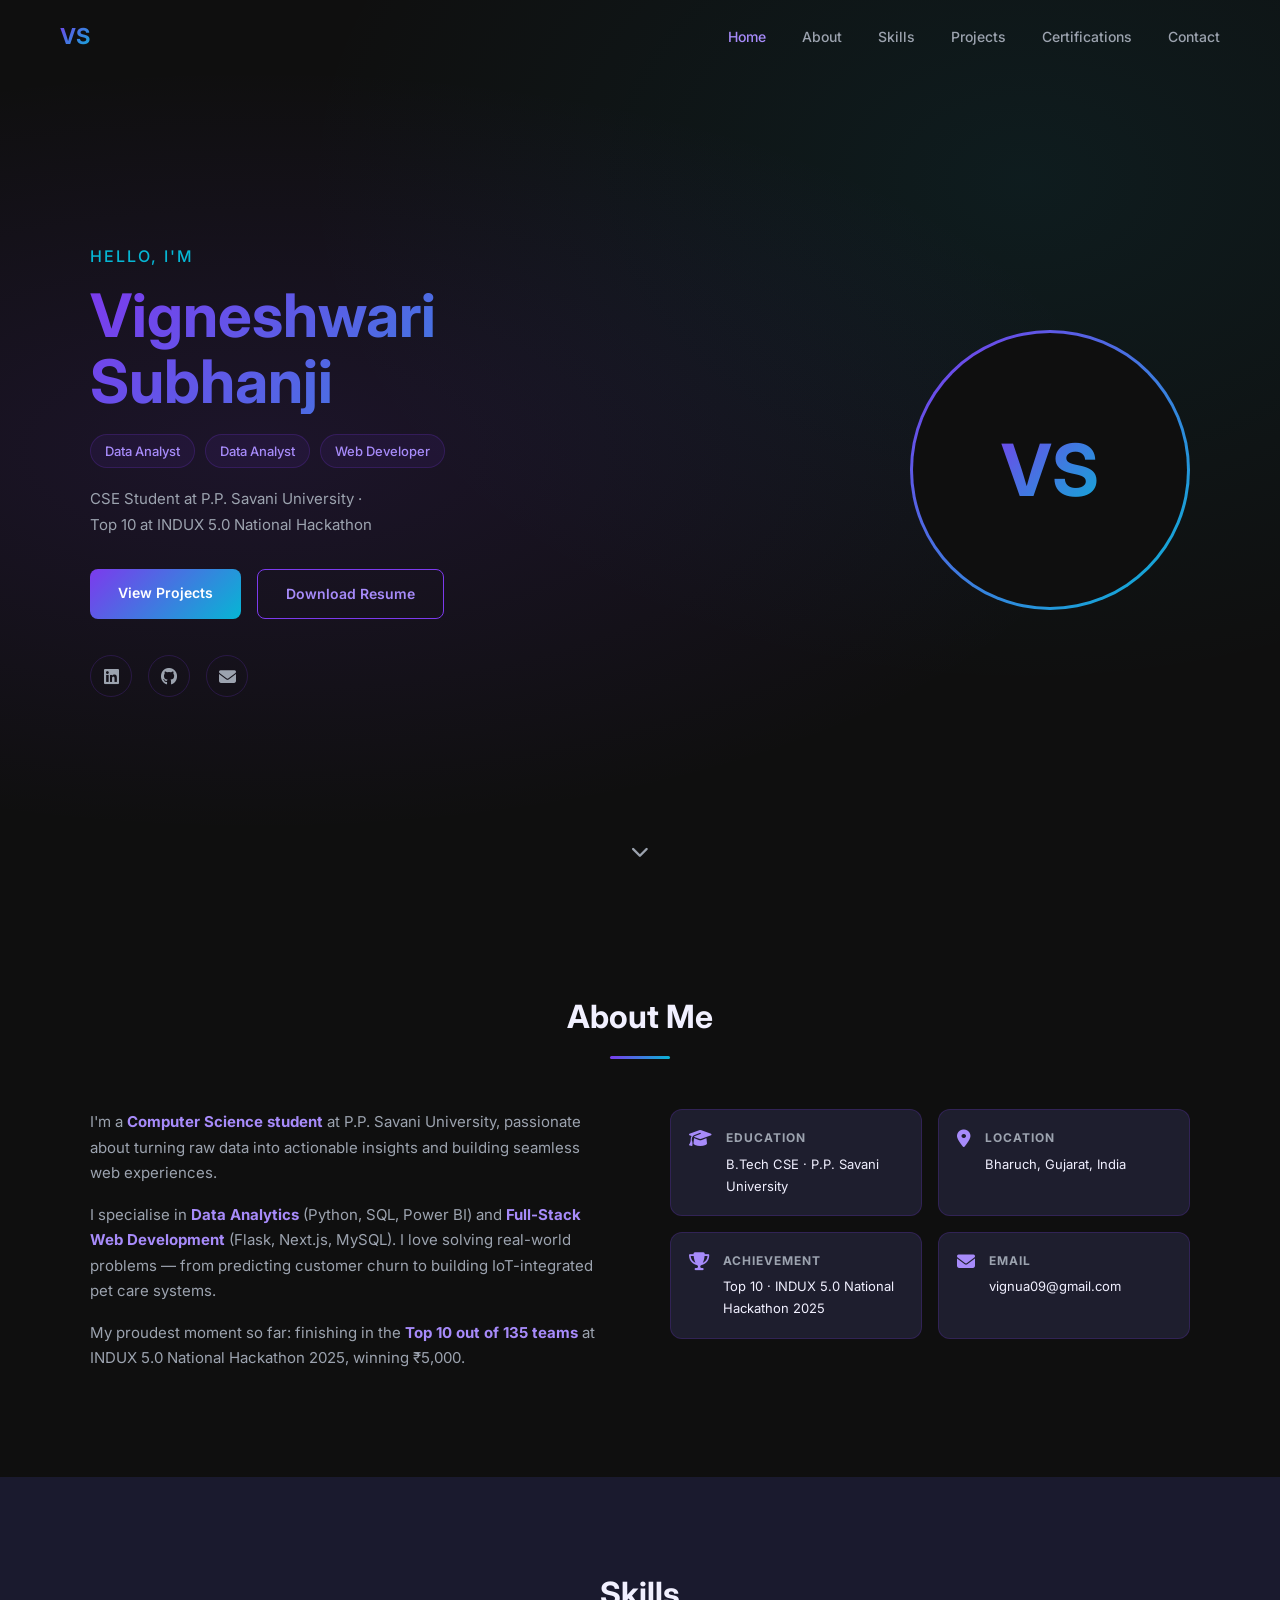
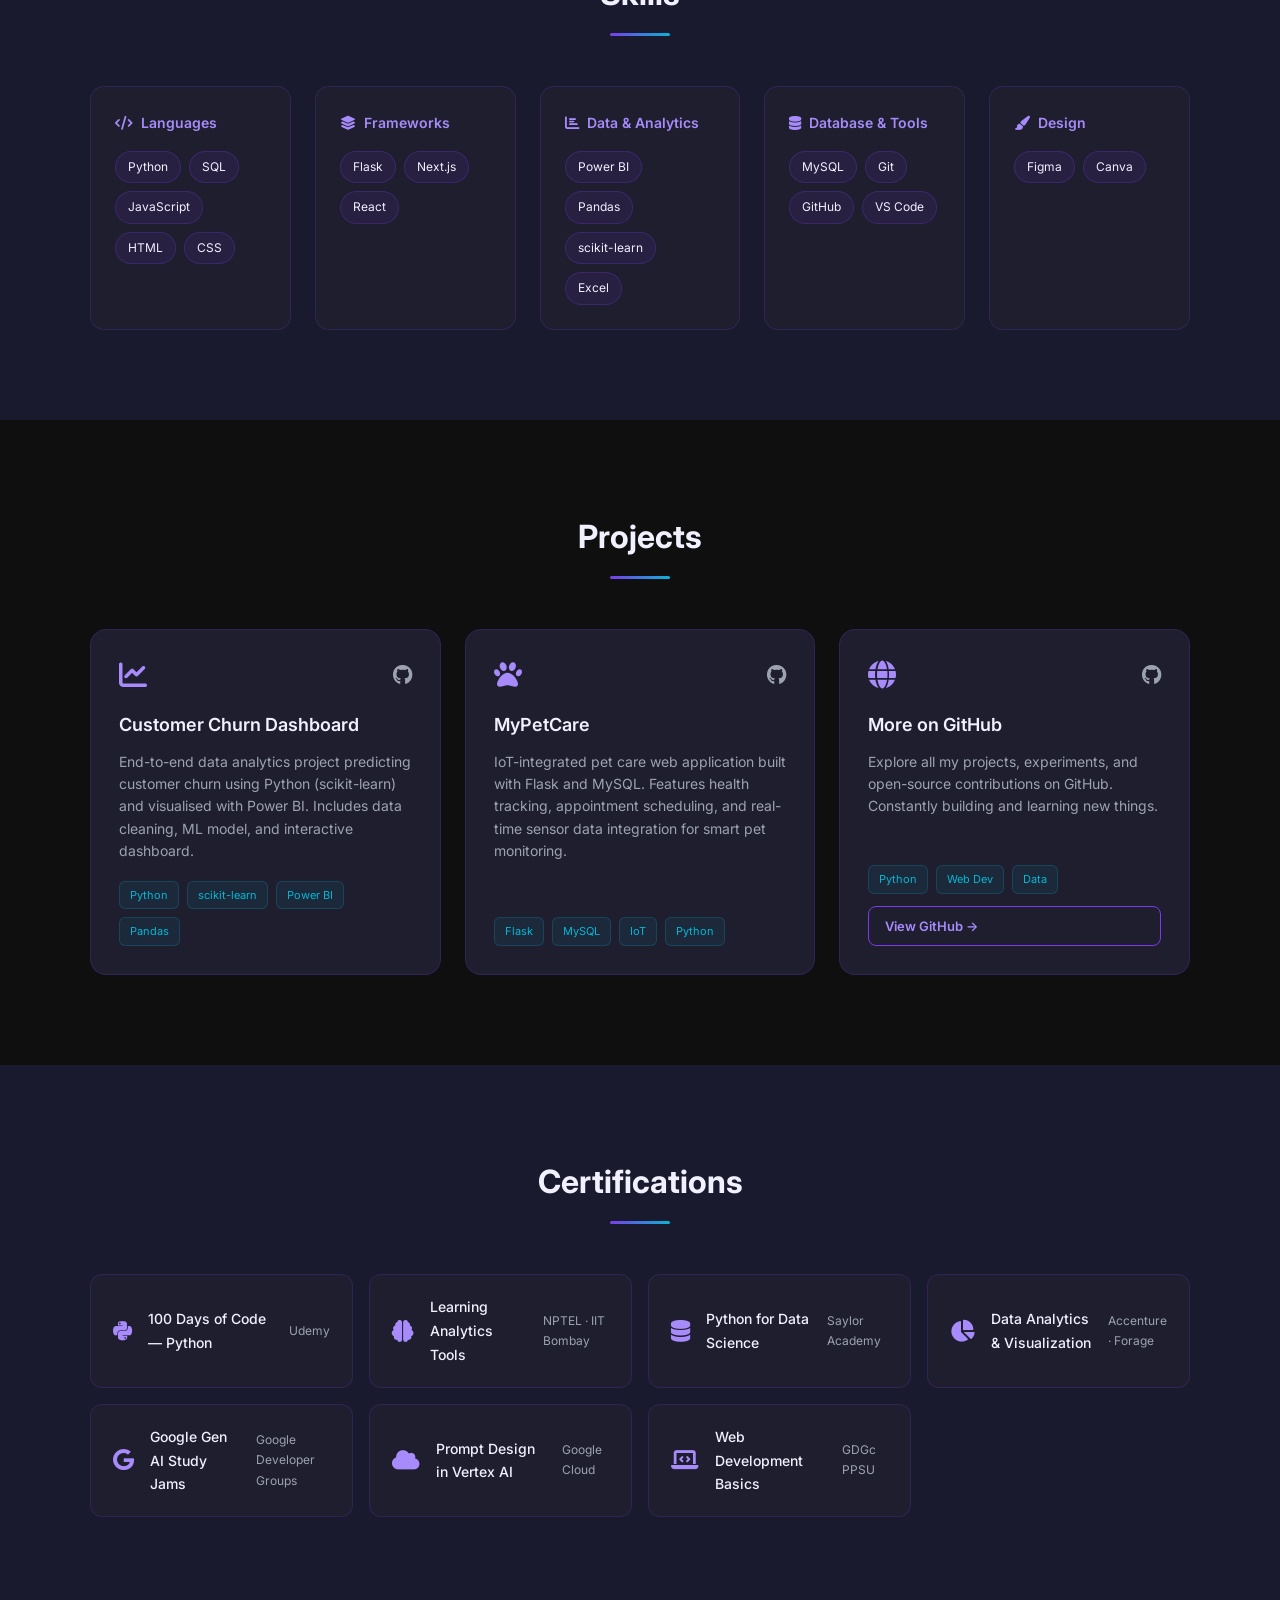
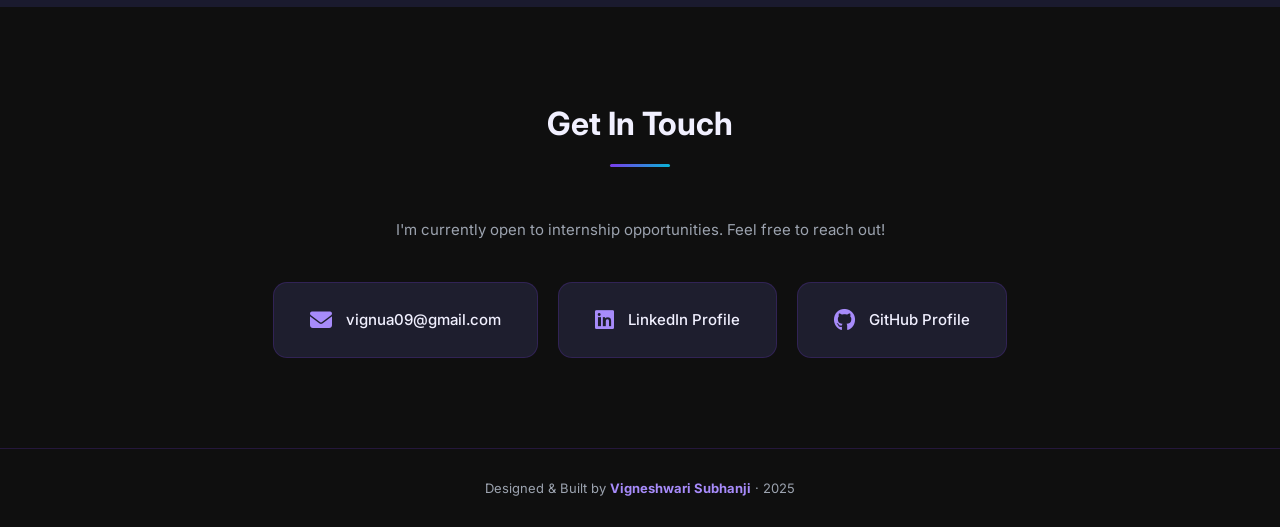
==== index.html @ 63ea6c13 "initial portfolio commit" ====
<!DOCTYPE html>
<html lang="en">
<head>
  <meta charset="UTF-8" />
  <meta name="viewport" content="width=device-width, initial-scale=1.0"/>
  <title>Vigneshwari Subhanji | Portfolio</title>
  <link rel="stylesheet" href="style.css" />
  <link href="https://fonts.googleapis.com/css2?family=Inter:wght@300;400;500;600;700&display=swap" rel="stylesheet"/>
  <link rel="stylesheet" href="https://cdnjs.cloudflare.com/ajax/libs/font-awesome/6.5.0/css/all.min.css"/>
</head>
<body>

  <!-- NAV -->
  <nav class="navbar" id="navbar">
    <div class="nav-logo">VS</div>
    <ul class="nav-links">
      <li><a href="#home">Home</a></li>
      <li><a href="#about">About</a></li>
      <li><a href="#skills">Skills</a></li>
      <li><a href="#projects">Projects</a></li>
      <li><a href="#certifications">Certifications</a></li>
      <li><a href="#contact">Contact</a></li>
    </ul>
    <div class="hamburger" id="hamburger">
      <span></span><span></span><span></span>
    </div>
  </nav>

  <!-- HERO -->
  <section class="hero" id="home">
    <div class="hero-content">
      <div class="hero-text">
        <p class="hero-greeting">Hello, I'm</p>
        <h1 class="hero-name">Vigneshwari<br/>Subhanji</h1>
        <div class="hero-roles">
          <span class="role-tag" id="typing-tag">IoT Developer</span>
          <span class="role-tag">Data Analyst</span>
          <span class="role-tag">Web Developer</span>
        </div>
        <p class="hero-sub">CSE Student at P.P. Savani University ·
            <br> Top 10 at INDUX 5.0 National Hackathon</p>
        <div class="hero-btns">
          <a href="#projects" class="btn btn-primary">View Projects</a>
          <a href="assets/resume.pdf" class="btn btn-outline" download>Download Resume</a>
        </div>
        <div class="hero-social">
          <a href="https://www.linkedin.com/in/vigneshwari-subhanji-b9b290312/" target="_blank"><i class="fab fa-linkedin"></i></a>
          <a href="https://github.com/VignuLogic" target="_blank"><i class="fab fa-github"></i></a>
          <a href="mailto:vignua09@gmail.com"><i class="fas fa-envelope"></i></a>
        </div>
      </div>
      <div class="hero-photo">
        <div class="photo-frame">
          <img src="assets/profile.jpg" alt="Vigneshwari Subhanji" onerror="this.style.display='none'"/>
          <div class="photo-placeholder">VS</div>
        </div>
      </div>
    </div>
    <div class="scroll-down"><i class="fas fa-chevron-down"></i></div>
  </section>

  <!-- ABOUT -->
  <section class="section" id="about">
    <div class="container">
      <h2 class="section-title">About Me</h2>
      <div class="about-grid">
        <div class="about-text">
          <p>I'm a <strong>Computer Science student</strong> at P.P. Savani University, passionate about turning raw data into actionable insights and building seamless web experiences.</p>
          <p>I specialise in <strong>Data Analytics</strong> (Python, SQL, Power BI) and <strong>Full-Stack Web Development</strong> (Flask, Next.js, MySQL). I love solving real-world problems — from predicting customer churn to building IoT-integrated pet care systems.</p>
          <p>My proudest moment so far: finishing in the <strong>Top 10 out of 135 teams</strong> at INDUX 5.0 National Hackathon 2025, winning ₹5,000.</p>
        </div>
        <div class="about-cards">
          <div class="info-card">
            <i class="fas fa-graduation-cap"></i>
            <div>
              <h4>Education</h4>
              <p>B.Tech CSE · P.P. Savani University</p>
            </div>
          </div>
          <div class="info-card">
            <i class="fas fa-map-marker-alt"></i>
            <div>
              <h4>Location</h4>
              <p>Bharuch, Gujarat, India</p>
            </div>
          </div>
          <div class="info-card">
            <i class="fas fa-trophy"></i>
            <div>
              <h4>Achievement</h4>
              <p>Top 10 · INDUX 5.0 National Hackathon 2025</p>
            </div>
          </div>
          <div class="info-card">
            <i class="fas fa-envelope"></i>
            <div>
              <h4>Email</h4>
              <p>vignua09@gmail.com</p>
            </div>
          </div>
        </div>
      </div>
    </div>
  </section>

  <!-- SKILLS -->
  <section class="section section-alt" id="skills">
    <div class="container">
      <h2 class="section-title">Skills</h2>
      <div class="skills-grid">
        <div class="skill-group">
          <h3><i class="fas fa-code"></i> Languages</h3>
          <div class="skill-tags">
            <span>Python</span><span>SQL</span><span>JavaScript</span><span>HTML</span><span>CSS</span>
          </div>
        </div>
        <div class="skill-group">
          <h3><i class="fas fa-layer-group"></i> Frameworks</h3>
          <div class="skill-tags">
            <span>Flask</span><span>Next.js</span><span>React</span>
          </div>
        </div>
        <div class="skill-group">
          <h3><i class="fas fa-chart-bar"></i> Data & Analytics</h3>
          <div class="skill-tags">
            <span>Power BI</span><span>Pandas</span><span>scikit-learn</span><span>Excel</span>
            <!-- <span>Matplotlib</span> -->
          </div>
        </div>
        <div class="skill-group">
          <h3><i class="fas fa-database"></i> Database & Tools</h3>
          <div class="skill-tags">
            <span>MySQL</span><span>Git</span><span>GitHub</span><span>VS Code</span>
          </div>
        </div>
        <div class="skill-group">
          <h3><i class="fas fa-paint-brush"></i> Design</h3>
          <div class="skill-tags">
            <span>Figma</span><span>Canva</span>
          </div>
        </div>
      </div>
    </div>
  </section>

  <!-- PROJECTS -->
  <section class="section" id="projects">
    <div class="container">
      <h2 class="section-title">Projects</h2>
      <div class="projects-grid">

        <div class="project-card">
          <div class="project-header">
            <i class="fas fa-chart-line project-icon"></i>
            <div class="project-links">
              <a href="https://github.com/VignuLogic" target="_blank"><i class="fab fa-github"></i></a>
            </div>
          </div>
          <h3>Customer Churn Dashboard</h3>
          <p>End-to-end data analytics project predicting customer churn using Python (scikit-learn) and visualised with Power BI. Includes data cleaning, ML model, and interactive dashboard.</p>
          <div class="project-tags">
            <span>Python</span><span>scikit-learn</span><span>Power BI</span><span>Pandas</span>
          </div>
        </div>

        <div class="project-card">
          <div class="project-header">
            <i class="fas fa-paw project-icon"></i>
            <div class="project-links">
              <a href="https://github.com/VignuLogic" target="_blank"><i class="fab fa-github"></i></a>
            </div>
          </div>
          <h3>MyPetCare</h3>
          <p>IoT-integrated pet care web application built with Flask and MySQL. Features health tracking, appointment scheduling, and real-time sensor data integration for smart pet monitoring.</p>
          <div class="project-tags">
            <span>Flask</span><span>MySQL</span><span>IoT</span><span>Python</span>
          </div>
        </div>

        <div class="project-card">
          <div class="project-header">
            <i class="fas fa-globe project-icon"></i>
            <div class="project-links">
              <a href="https://github.com/VignuLogic" target="_blank"><i class="fab fa-github"></i></a>
            </div>
          </div>
          <h3>More on GitHub</h3>
          <p>Explore all my projects, experiments, and open-source contributions on GitHub. Constantly building and learning new things.</p>
          <div class="project-tags">
            <span>Python</span><span>Web Dev</span><span>Data</span>
          </div>
          <a href="https://github.com/VignuLogic" target="_blank" class="btn btn-outline" style="margin-top:12px;font-size:13px;padding:8px 16px">View GitHub →</a>
        </div>

      </div>
    </div>
  </section>

  <!-- CERTIFICATIONS -->
  <section class="section section-alt" id="certifications">
    <div class="container">
      <h2 class="section-title">Certifications</h2>
      <div class="cert-grid">
        <div class="cert-card"><i class="fab fa-python"></i><span>100 Days of Code — Python</span><small>Udemy</small></div>
        <div class="cert-card"><i class="fas fa-brain"></i><span>Learning Analytics Tools</span><small>NPTEL · IIT Bombay</small></div>
        <div class="cert-card"><i class="fas fa-database"></i><span>Python for Data Science</span><small>Saylor Academy</small></div>
        <div class="cert-card"><i class="fas fa-chart-pie"></i><span>Data Analytics & Visualization</span><small>Accenture · Forage</small></div>
        <div class="cert-card"><i class="fab fa-google"></i><span>Google Gen AI Study Jams</span><small>Google Developer Groups</small></div>
        <div class="cert-card"><i class="fas fa-cloud"></i><span>Prompt Design in Vertex AI</span><small>Google Cloud</small></div>
        <div class="cert-card"><i class="fas fa-laptop-code"></i><span>Web Development Basics</span><small>GDGc PPSU</small></div>
      </div>
    </div>
  </section>

  <!-- CONTACT -->
  <section class="section" id="contact">
    <div class="container">
      <h2 class="section-title">Get In Touch</h2>
      <p class="contact-sub">I'm currently open to internship opportunities. Feel free to reach out!</p>
      <div class="contact-cards">
        <a href="mailto:vignua09@gmail.com" class="contact-card">
          <i class="fas fa-envelope"></i>
          <span>vignua09@gmail.com</span>
        </a>
        <a href="https://www.linkedin.com/in/vigneshwari-subhanji-b9b290312/" target="_blank" class="contact-card">
          <i class="fab fa-linkedin"></i>
          <span>LinkedIn Profile</span>
        </a>
        <a href="https://github.com/VignuLogic" target="_blank" class="contact-card">
          <i class="fab fa-github"></i>
          <span>GitHub Profile</span>
        </a>
      </div>
    </div>
  </section>

  <!-- FOOTER -->
  <footer class="footer">
    <p>Designed & Built by <strong>Vigneshwari Subhanji</strong> · 2025</p>
  </footer>

  <script src="script.js"></script>
</body>
</html>
---- style.css ----
* {
  margin: 0;
  padding: 0;
  box-sizing: border-box;
}

:root {
  --primary: #7C3AED;
  --primary-light: #A78BFA;
  --primary-dark: #5B21B6;
  --accent: #06B6D4;
  --bg: #0F0F0F;
  --bg2: #1A1A2E;
  --bg3: #16213E;
  --card: #1E1E2E;
  --card-hover: #252540;
  --text: #F1F0FF;
  --text-muted: #9CA3AF;
  --border: rgba(124, 58, 237, 0.2);
  --gradient: linear-gradient(135deg, #7C3AED, #06B6D4);
}

html { scroll-behavior: smooth; }

body {
  font-family: 'Inter', sans-serif;
  background: var(--bg);
  color: var(--text);
  line-height: 1.7;
  overflow-x: hidden;
}

/* ── SCROLLBAR ── */
::-webkit-scrollbar { width: 6px; }
::-webkit-scrollbar-track { background: var(--bg); }
::-webkit-scrollbar-thumb { background: var(--primary); border-radius: 3px; }

/* ── NAVBAR ── */
.navbar {
  position: fixed;
  top: 0; left: 0; right: 0;
  z-index: 1000;
  display: flex;
  align-items: center;
  justify-content: space-between;
  padding: 18px 60px;
  background: transparent;
  transition: all 0.3s ease;
}

.navbar.scrolled {
  background: rgba(15, 15, 15, 0.95);
  backdrop-filter: blur(12px);
  padding: 14px 60px;
  border-bottom: 1px solid var(--border);
}

.nav-logo {
  font-size: 22px;
  font-weight: 700;
  background: var(--gradient);
  -webkit-background-clip: text;
  -webkit-text-fill-color: transparent;
  background-clip: text;
}

.nav-links {
  display: flex;
  gap: 36px;
  list-style: none;
}

.nav-links a {
  color: var(--text-muted);
  text-decoration: none;
  font-size: 14px;
  font-weight: 500;
  transition: color 0.2s;
  position: relative;
}

.nav-links a::after {
  content: '';
  position: absolute;
  bottom: -4px; left: 0;
  width: 0; height: 2px;
  background: var(--gradient);
  transition: width 0.3s;
}

.nav-links a:hover { color: var(--text); }
.nav-links a:hover::after { width: 100%; }

.hamburger {
  display: none;
  flex-direction: column;
  gap: 5px;
  cursor: pointer;
}

.hamburger span {
  display: block;
  width: 24px; height: 2px;
  background: var(--text);
  border-radius: 2px;
  transition: all 0.3s;
}

/* ── BUTTONS ── */
.btn {
  display: inline-block;
  padding: 12px 28px;
  border-radius: 8px;
  font-size: 14px;
  font-weight: 600;
  text-decoration: none;
  transition: all 0.3s;
  cursor: pointer;
  border: none;
}

.btn-primary {
  background: var(--gradient);
  color: #fff;
}

.btn-primary:hover {
  transform: translateY(-2px);
  box-shadow: 0 8px 25px rgba(124, 58, 237, 0.4);
}

.btn-outline {
  border: 1.5px solid var(--primary);
  color: var(--primary-light);
  background: transparent;
}

.btn-outline:hover {
  background: rgba(124, 58, 237, 0.1);
  transform: translateY(-2px);
}

/* ── HERO ── */
.hero {
  min-height: 100vh;
  display: flex;
  flex-direction: column;
  align-items: center;
  justify-content: center;
  padding: 100px 60px 60px;
  background: radial-gradient(ellipse at 20% 50%, rgba(124, 58, 237, 0.12) 0%, transparent 60%),
              radial-gradient(ellipse at 80% 20%, rgba(6, 182, 212, 0.08) 0%, transparent 50%),
              var(--bg);
  position: relative;
}

.hero-content {
  display: flex;
  align-items: center;
  justify-content: space-between;
  gap: 60px;
  max-width: 1100px;
  width: 100%;
}

.hero-text { flex: 1; }

.hero-greeting {
  font-size: 16px;
  color: var(--accent);
  font-weight: 500;
  letter-spacing: 2px;
  text-transform: uppercase;
  margin-bottom: 12px;
}

.hero-name {
  font-size: clamp(38px, 5vw, 60px);
  font-weight: 700;
  line-height: 1.1;
  margin-bottom: 20px;
  background: var(--gradient);
  -webkit-background-clip: text;
  -webkit-text-fill-color: transparent;
  background-clip: text;
}

.hero-roles {
  display: flex;
  gap: 10px;
  flex-wrap: wrap;
  margin-bottom: 18px;
}

.role-tag {
  padding: 5px 14px;
  border-radius: 20px;
  font-size: 13px;
  font-weight: 500;
  border: 1px solid var(--border);
  color: var(--primary-light);
  background: rgba(124, 58, 237, 0.08);
}

.hero-sub {
  font-size: 15px;
  color: var(--text-muted);
  margin-bottom: 32px;
  max-width: 480px;
}

.hero-btns {
  display: flex;
  gap: 16px;
  flex-wrap: wrap;
  margin-bottom: 36px;
}

.hero-social {
  display: flex;
  gap: 16px;
}

.hero-social a {
  width: 42px; height: 42px;
  border-radius: 50%;
  border: 1.5px solid var(--border);
  display: flex;
  align-items: center;
  justify-content: center;
  color: var(--text-muted);
  font-size: 17px;
  text-decoration: none;
  transition: all 0.3s;
}

.hero-social a:hover {
  border-color: var(--primary);
  color: var(--primary-light);
  background: rgba(124, 58, 237, 0.1);
  transform: translateY(-3px);
}

/* ── PHOTO ── */
.hero-photo { flex-shrink: 0; }

.photo-frame {
  width: 280px; height: 280px;
  border-radius: 50%;
  border: 3px solid transparent;
  background: linear-gradient(var(--bg), var(--bg)) padding-box,
              var(--gradient) border-box;
  display: flex;
  align-items: center;
  justify-content: center;
  overflow: hidden;
  position: relative;
}

.photo-frame img {
  width: 100%; height: 100%;
  object-fit: cover;
  border-radius: 50%;
}

.photo-placeholder {
  font-size: 72px;
  font-weight: 700;
  background: var(--gradient);
  -webkit-background-clip: text;
  -webkit-text-fill-color: transparent;
  background-clip: text;
}

/* ── SCROLL DOWN ── */
.scroll-down {
  position: absolute;
  bottom: 32px;
  left: 50%;
  transform: translateX(-50%);
  color: var(--text-muted);
  animation: bounce 2s infinite;
  font-size: 18px;
}

@keyframes bounce {
  0%, 100% { transform: translateX(-50%) translateY(0); }
  50% { transform: translateX(-50%) translateY(8px); }
}

/* ── SECTIONS ── */
.section { padding: 90px 60px; }
.section-alt { background: var(--bg2); }

.container {
  max-width: 1100px;
  margin: 0 auto;
}

.section-title {
  font-size: 32px;
  font-weight: 700;
  margin-bottom: 50px;
  text-align: center;
  position: relative;
}

.section-title::after {
  content: '';
  display: block;
  width: 60px; height: 3px;
  background: var(--gradient);
  margin: 12px auto 0;
  border-radius: 2px;
}

/* ── ABOUT ── */
.about-grid {
  display: grid;
  grid-template-columns: 1fr 1fr;
  gap: 60px;
  align-items: start;
}

.about-text p {
  color: var(--text-muted);
  margin-bottom: 16px;
  font-size: 15px;
}

.about-text strong { color: var(--primary-light); }

.about-cards {
  display: grid;
  grid-template-columns: 1fr 1fr;
  gap: 16px;
}

.info-card {
  background: var(--card);
  border: 1px solid var(--border);
  border-radius: 12px;
  padding: 18px;
  display: flex;
  align-items: flex-start;
  gap: 14px;
  transition: border-color 0.3s;
}

.info-card:hover { border-color: var(--primary); }

.info-card i {
  font-size: 18px;
  color: var(--primary-light);
  margin-top: 2px;
  flex-shrink: 0;
}

.info-card h4 {
  font-size: 12px;
  text-transform: uppercase;
  letter-spacing: 1px;
  color: var(--text-muted);
  margin-bottom: 4px;
}

.info-card p {
  font-size: 13px;
  color: var(--text);
}

/* ── SKILLS ── */
.skills-grid {
  display: grid;
  grid-template-columns: repeat(auto-fit, minmax(200px, 1fr));
  gap: 24px;
}

.skill-group {
  background: var(--card);
  border: 1px solid var(--border);
  border-radius: 14px;
  padding: 24px;
  transition: all 0.3s;
}

.skill-group:hover {
  border-color: var(--primary);
  transform: translateY(-4px);
}

.skill-group h3 {
  font-size: 14px;
  font-weight: 600;
  color: var(--primary-light);
  margin-bottom: 16px;
  display: flex;
  align-items: center;
  gap: 8px;
}

.skill-tags {
  display: flex;
  flex-wrap: wrap;
  gap: 8px;
}

.skill-tags span {
  padding: 5px 12px;
  background: rgba(124, 58, 237, 0.1);
  border: 1px solid rgba(124, 58, 237, 0.25);
  border-radius: 20px;
  font-size: 12px;
  color: var(--text);
}

/* ── PROJECTS ── */
.projects-grid {
  display: grid;
  grid-template-columns: repeat(auto-fit, minmax(300px, 1fr));
  gap: 24px;
}

.project-card {
  background: var(--card);
  border: 1px solid var(--border);
  border-radius: 16px;
  padding: 28px;
  transition: all 0.3s;
  display: flex;
  flex-direction: column;
}

.project-card:hover {
  border-color: var(--primary);
  transform: translateY(-6px);
  box-shadow: 0 20px 40px rgba(124, 58, 237, 0.15);
}

.project-header {
  display: flex;
  align-items: center;
  justify-content: space-between;
  margin-bottom: 18px;
}

.project-icon {
  font-size: 28px;
  color: var(--primary-light);
}

.project-links a {
  color: var(--text-muted);
  font-size: 20px;
  text-decoration: none;
  transition: color 0.2s;
}

.project-links a:hover { color: var(--text); }

.project-card h3 {
  font-size: 18px;
  font-weight: 600;
  margin-bottom: 10px;
}

.project-card p {
  font-size: 14px;
  color: var(--text-muted);
  line-height: 1.6;
  flex: 1;
  margin-bottom: 18px;
}

.project-tags {
  display: flex;
  flex-wrap: wrap;
  gap: 8px;
}

.project-tags span {
  padding: 4px 10px;
  background: rgba(6, 182, 212, 0.08);
  border: 1px solid rgba(6, 182, 212, 0.2);
  border-radius: 6px;
  font-size: 11px;
  color: var(--accent);
}

/* ── CERTIFICATIONS ── */
.cert-grid {
  display: grid;
  grid-template-columns: repeat(auto-fit, minmax(240px, 1fr));
  gap: 16px;
}

.cert-card {
  background: var(--card);
  border: 1px solid var(--border);
  border-radius: 12px;
  padding: 20px 22px;
  display: flex;
  align-items: center;
  gap: 16px;
  transition: all 0.3s;
}

.cert-card:hover {
  border-color: var(--primary);
  transform: translateX(4px);
}

.cert-card i {
  font-size: 22px;
  color: var(--primary-light);
  flex-shrink: 0;
}

.cert-card span {
  font-size: 14px;
  font-weight: 500;
  display: block;
}

.cert-card small {
  font-size: 12px;
  color: var(--text-muted);
}

/* ── CONTACT ── */
.contact-sub {
  text-align: center;
  color: var(--text-muted);
  margin-bottom: 40px;
  font-size: 15px;
}

.contact-cards {
  display: flex;
  gap: 20px;
  justify-content: center;
  flex-wrap: wrap;
}

.contact-card {
  background: var(--card);
  border: 1px solid var(--border);
  border-radius: 14px;
  padding: 24px 36px;
  display: flex;
  align-items: center;
  gap: 14px;
  text-decoration: none;
  color: var(--text);
  font-size: 15px;
  font-weight: 500;
  transition: all 0.3s;
}

.contact-card:hover {
  border-color: var(--primary);
  transform: translateY(-4px);
  box-shadow: 0 12px 30px rgba(124, 58, 237, 0.2);
}

.contact-card i {
  font-size: 22px;
  color: var(--primary-light);
}

/* ── FOOTER ── */
.footer {
  text-align: center;
  padding: 28px;
  color: var(--text-muted);
  font-size: 13px;
  border-top: 1px solid var(--border);
}

.footer strong { color: var(--primary-light); }

/* ── RESPONSIVE ── */
@media (max-width: 768px) {
  .navbar { padding: 16px 24px; }
  .navbar.scrolled { padding: 12px 24px; }
  .nav-links { display: none; flex-direction: column; gap: 20px; position: fixed; top: 0; right: 0; width: 240px; height: 100vh; background: var(--bg2); padding: 80px 30px; border-left: 1px solid var(--border); }
  .nav-links.open { display: flex; }
  .hamburger { display: flex; }

  .hero { padding: 100px 24px 60px; }
  .hero-content { flex-direction: column-reverse; text-align: center; gap: 40px; }
  .hero-roles, .hero-btns, .hero-social { justify-content: center; }
  .hero-sub { margin: 0 auto 32px; }
  .photo-frame { width: 200px; height: 200px; }

  .section { padding: 60px 24px; }
  .about-grid { grid-template-columns: 1fr; gap: 36px; }
  .about-cards { grid-template-columns: 1fr; }
  .contact-cards { flex-direction: column; align-items: center; }
}
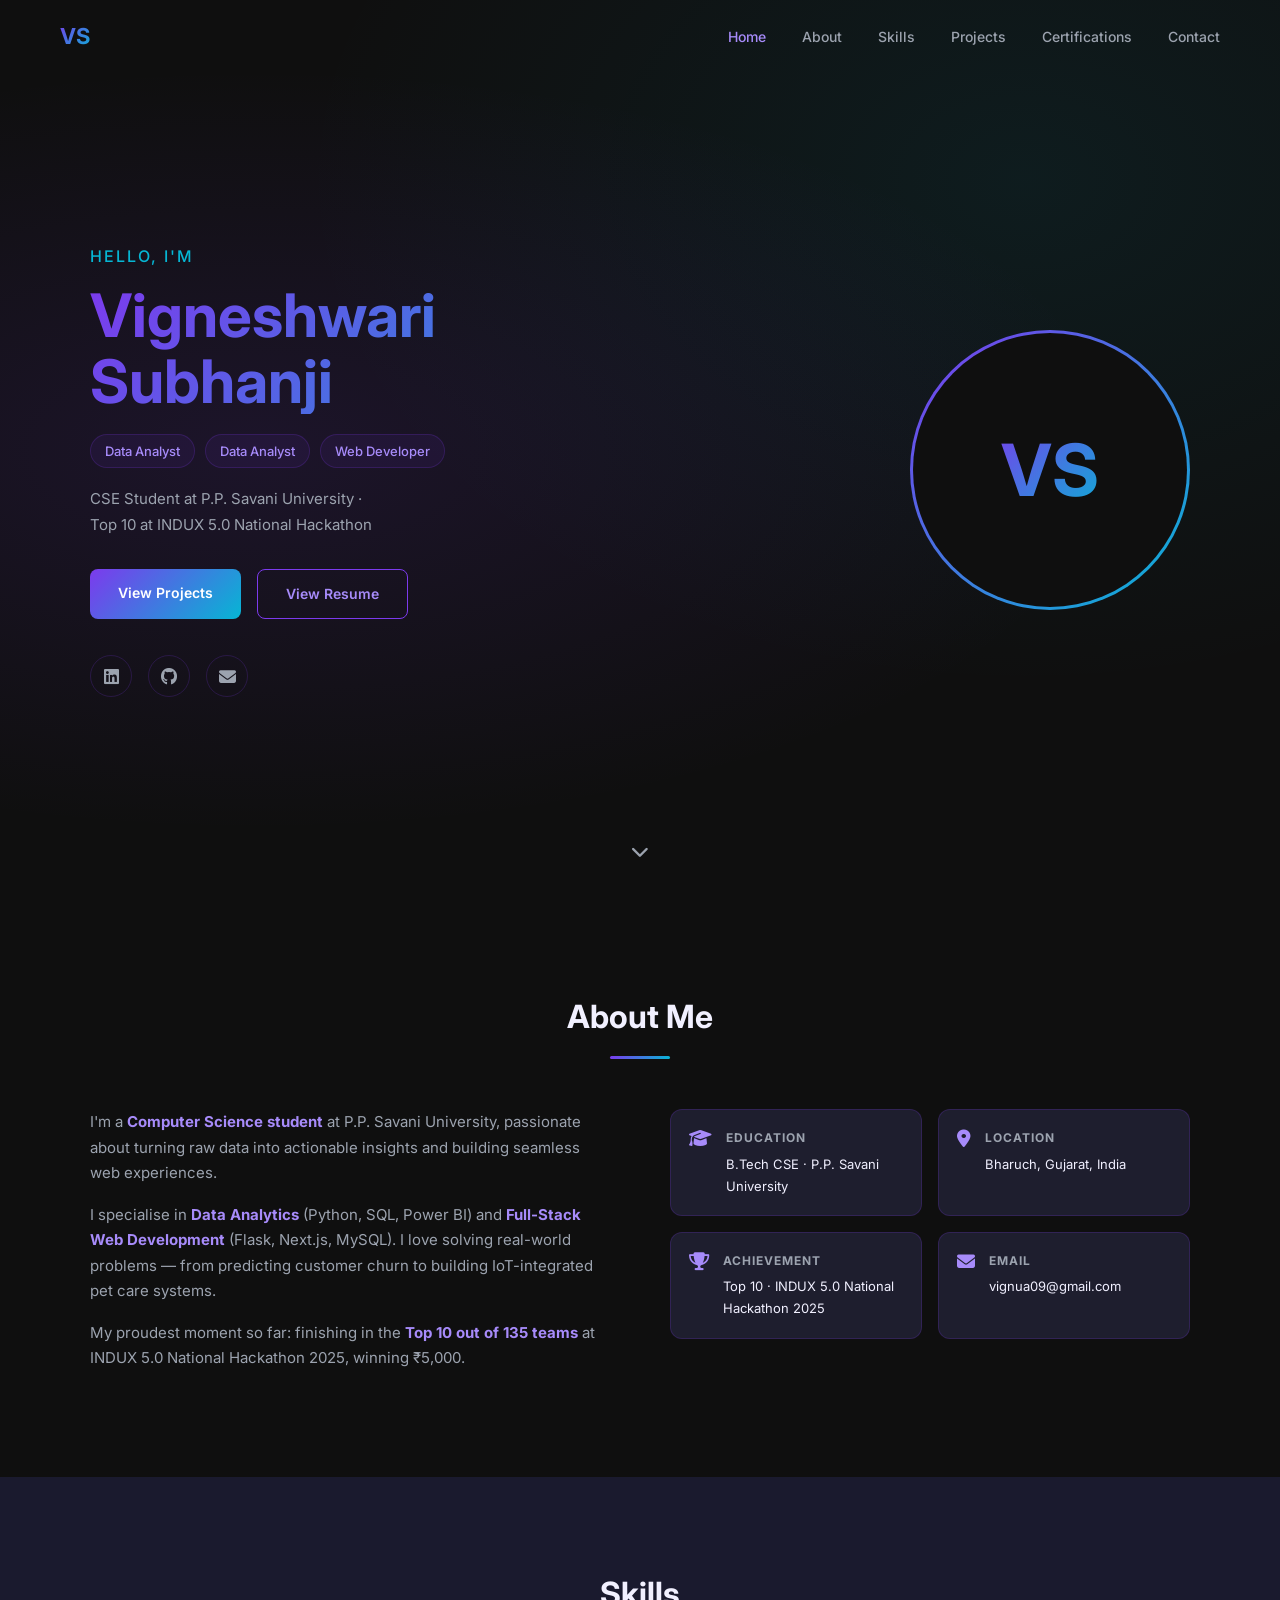
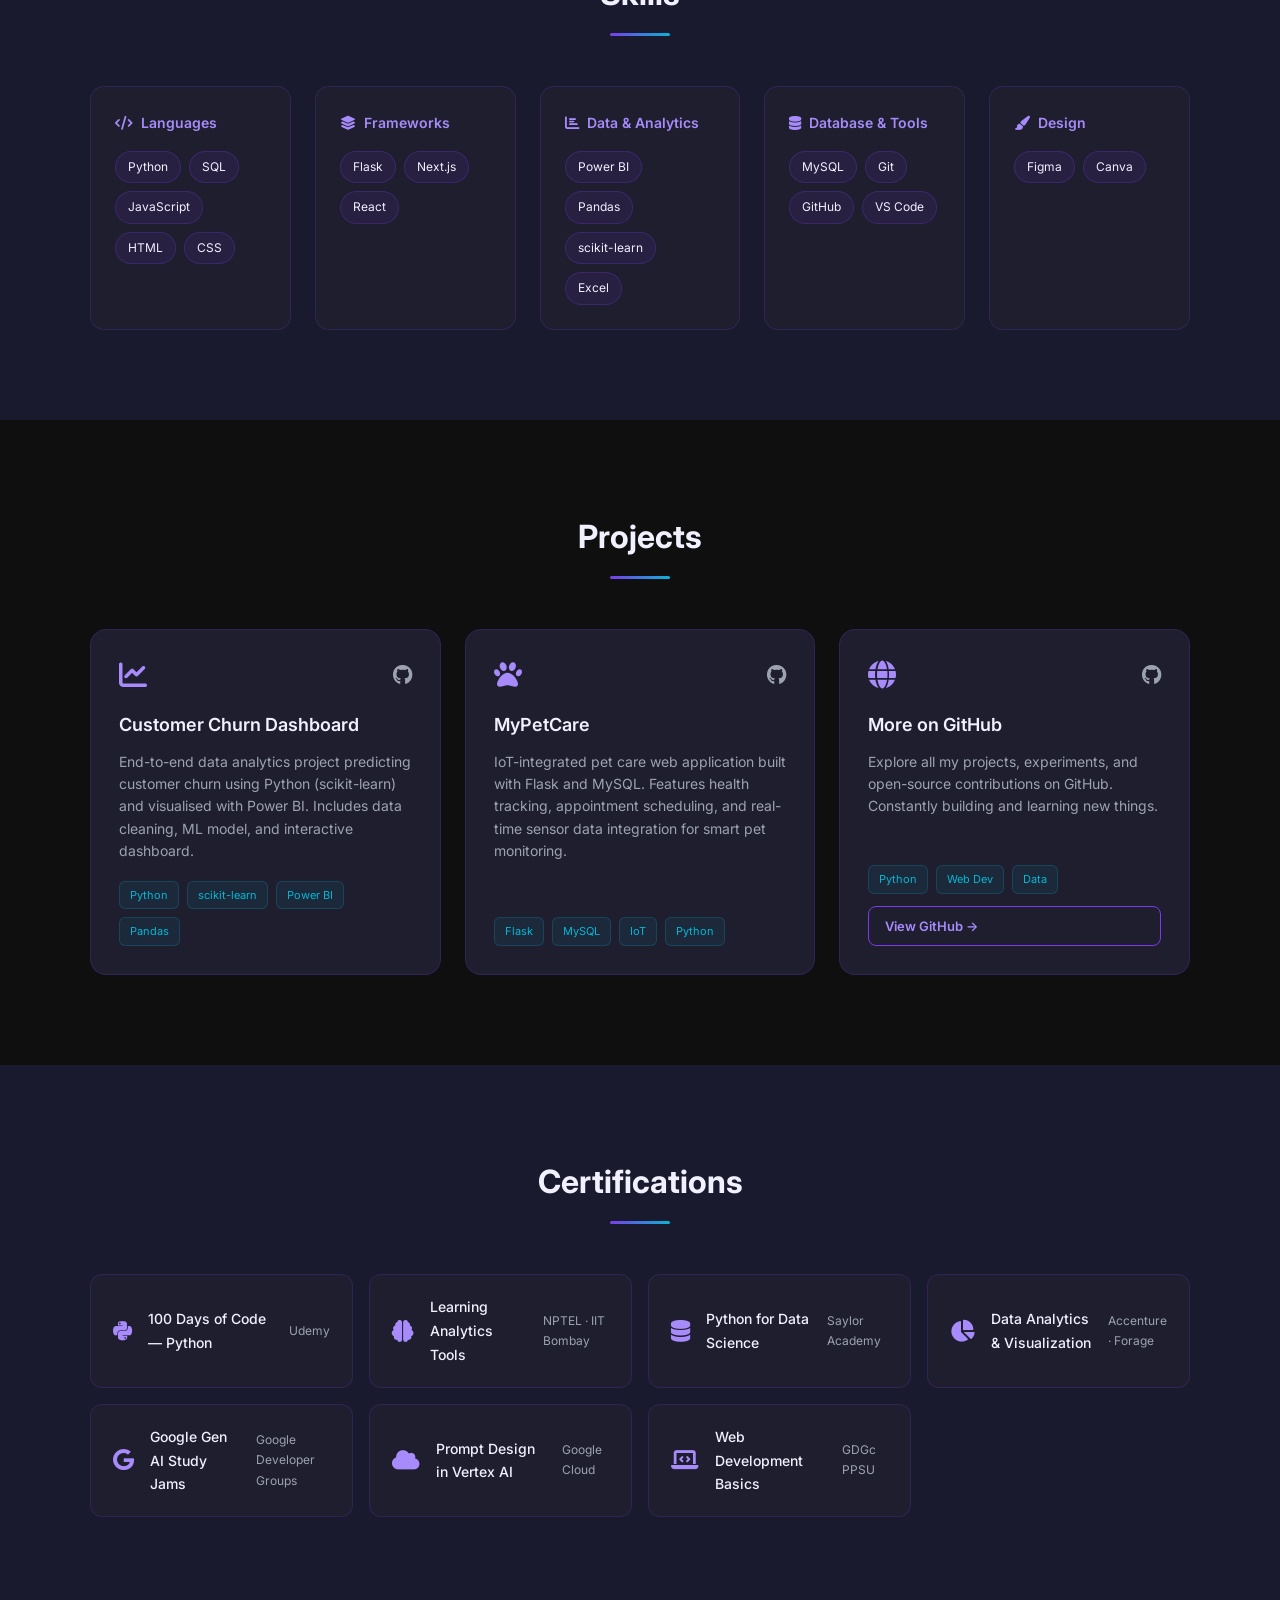
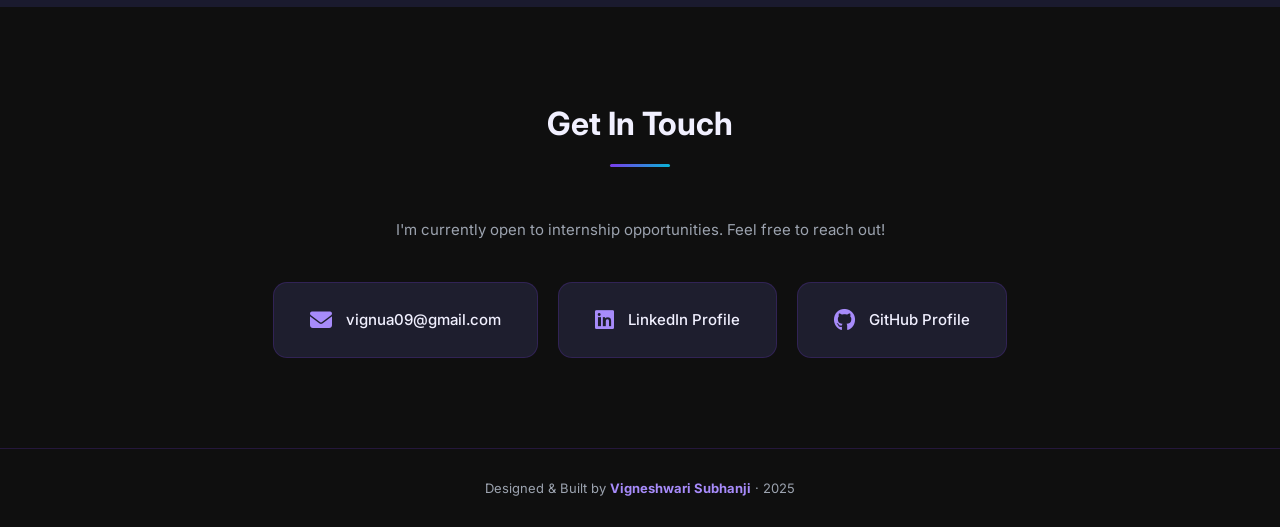
==== commit a7a0af78: "added resume page" ====
--- a/index.html
+++ b/index.html
@@ -41,7 +41,7 @@
             <br> Top 10 at INDUX 5.0 National Hackathon</p>
         <div class="hero-btns">
           <a href="#projects" class="btn btn-primary">View Projects</a>
-          <a href="assets/resume.pdf" class="btn btn-outline" download>Download Resume</a>
+          <a href="resume.html" class="btn btn-outline" target="_blank">View Resume</a>
         </div>
         <div class="hero-social">
           <a href="https://www.linkedin.com/in/vigneshwari-subhanji-b9b290312/" target="_blank"><i class="fab fa-linkedin"></i></a>
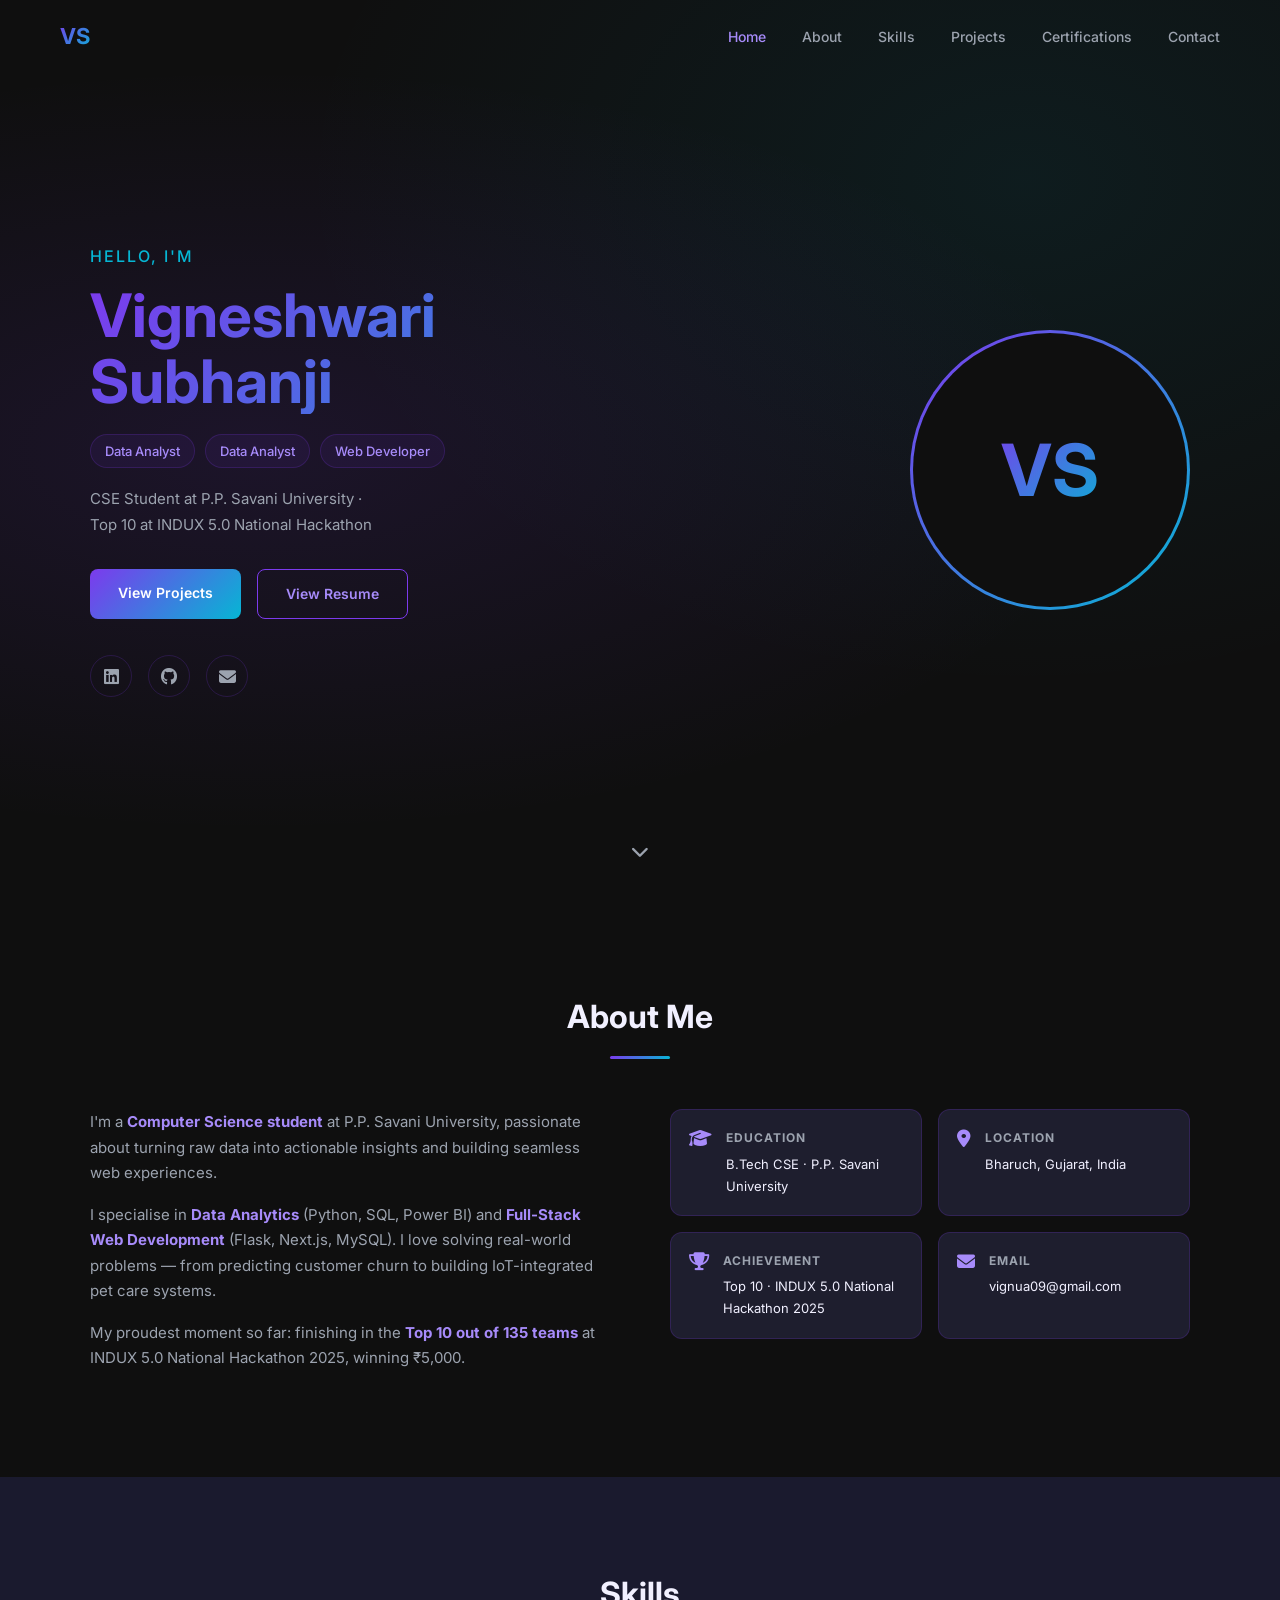
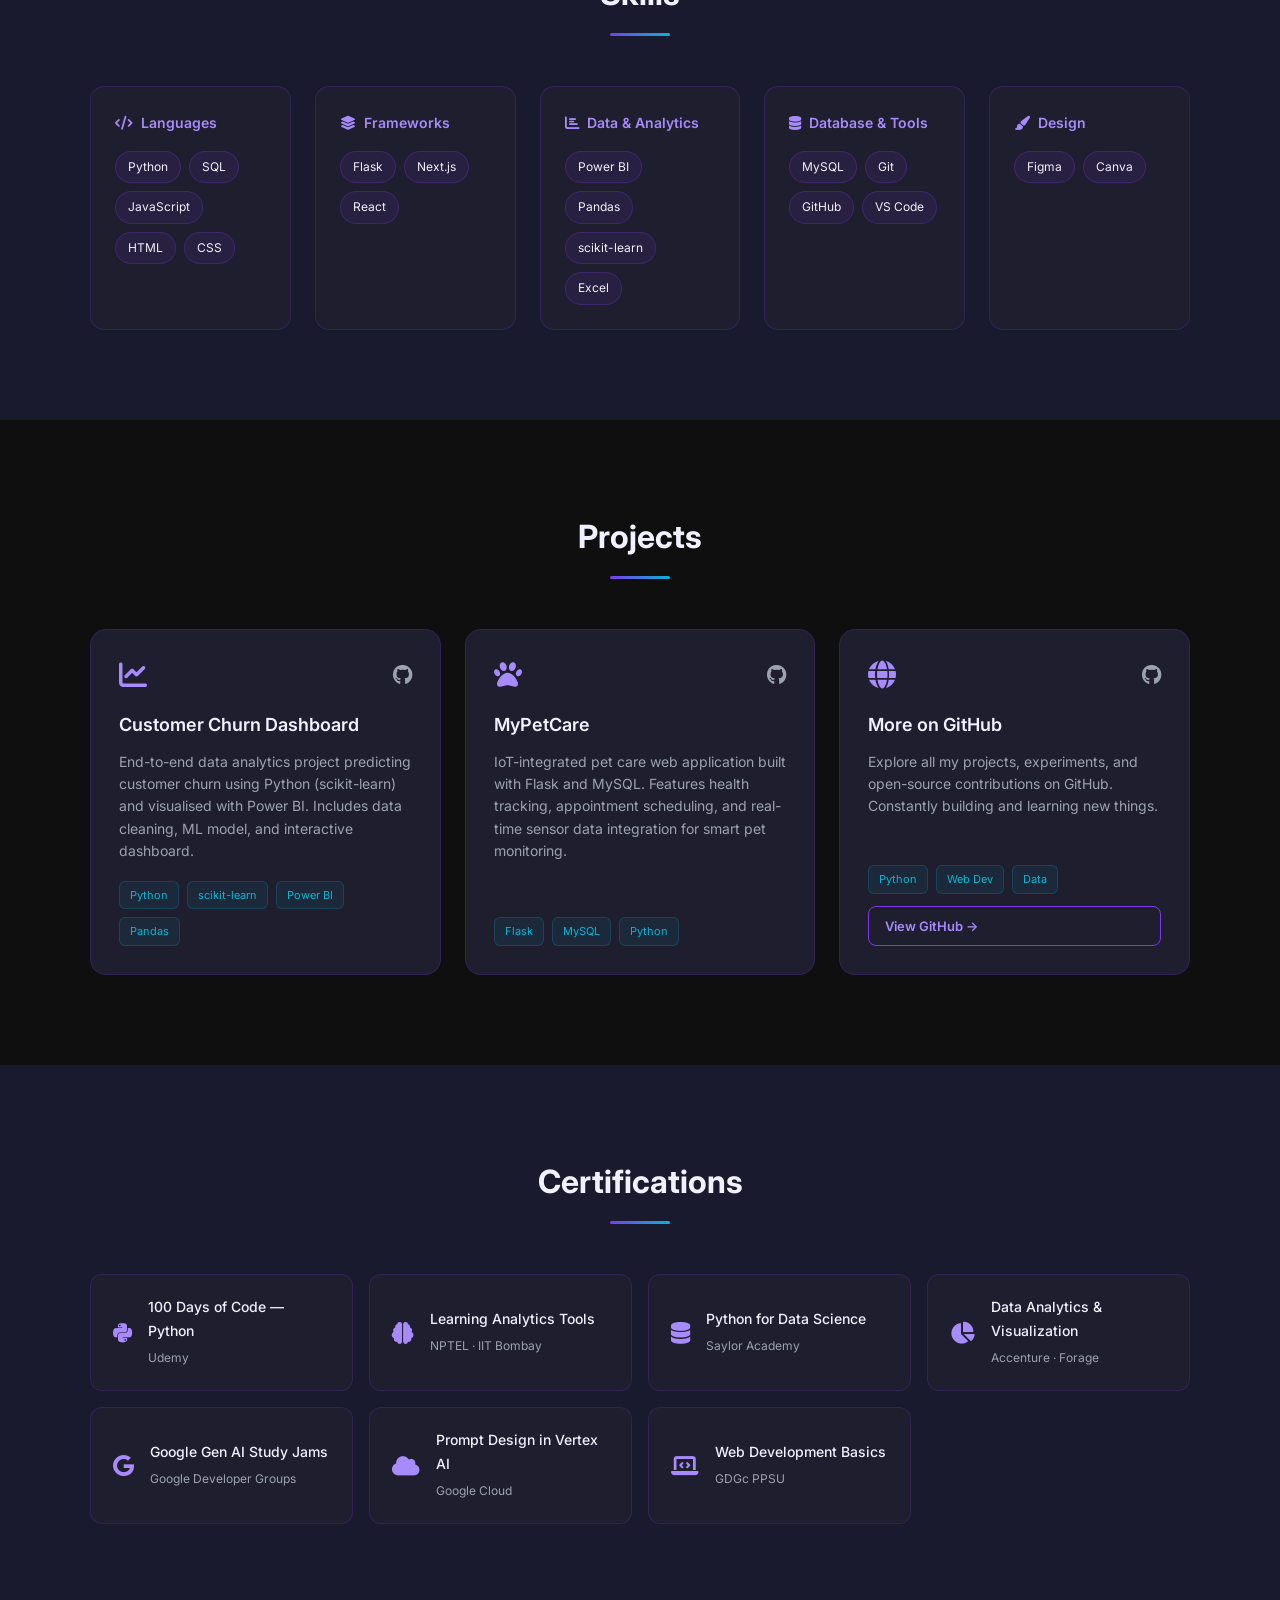
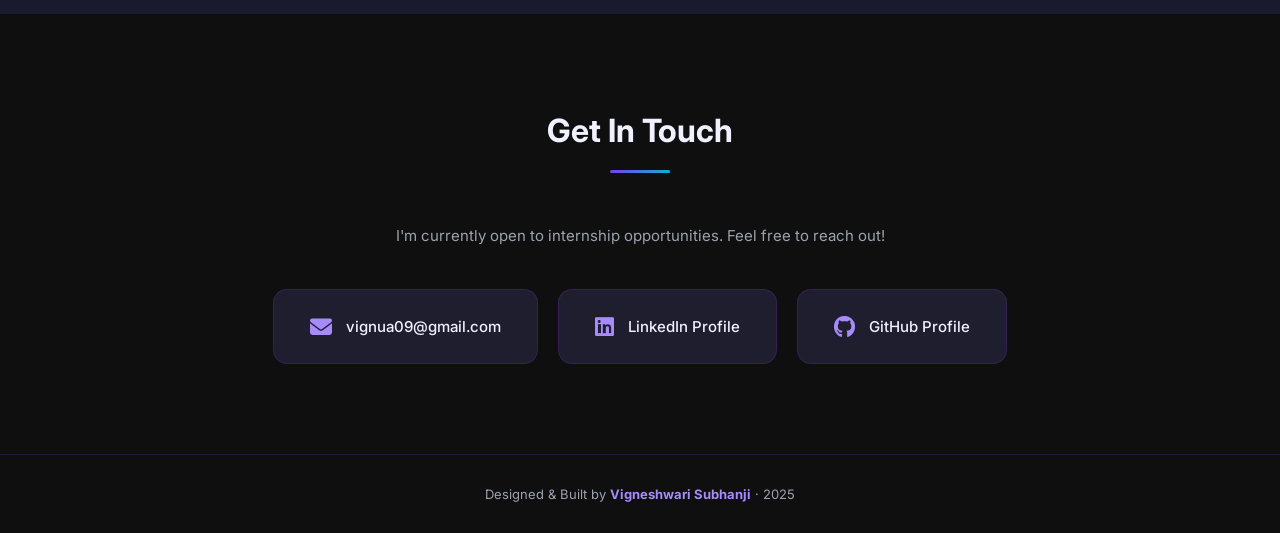
==== commit 05404df2: "updated resume" ====
--- a/index.html
+++ b/index.html
@@ -173,7 +173,7 @@
           <h3>MyPetCare</h3>
           <p>IoT-integrated pet care web application built with Flask and MySQL. Features health tracking, appointment scheduling, and real-time sensor data integration for smart pet monitoring.</p>
           <div class="project-tags">
-            <span>Flask</span><span>MySQL</span><span>IoT</span><span>Python</span>
+            <span>Flask</span><span>MySQL</span><span>Python</span>
           </div>
         </div>
 
@@ -197,20 +197,71 @@
   </section>
 
   <!-- CERTIFICATIONS -->
-  <section class="section section-alt" id="certifications">
+    <section class="section section-alt" id="certifications">
     <div class="container">
       <h2 class="section-title">Certifications</h2>
-      <div class="cert-grid">
-        <div class="cert-card"><i class="fab fa-python"></i><span>100 Days of Code — Python</span><small>Udemy</small></div>
-        <div class="cert-card"><i class="fas fa-brain"></i><span>Learning Analytics Tools</span><small>NPTEL · IIT Bombay</small></div>
-        <div class="cert-card"><i class="fas fa-database"></i><span>Python for Data Science</span><small>Saylor Academy</small></div>
-        <div class="cert-card"><i class="fas fa-chart-pie"></i><span>Data Analytics & Visualization</span><small>Accenture · Forage</small></div>
-        <div class="cert-card"><i class="fab fa-google"></i><span>Google Gen AI Study Jams</span><small>Google Developer Groups</small></div>
-        <div class="cert-card"><i class="fas fa-cloud"></i><span>Prompt Design in Vertex AI</span><small>Google Cloud</small></div>
-        <div class="cert-card"><i class="fas fa-laptop-code"></i><span>Web Development Basics</span><small>GDGc PPSU</small></div>
-      </div>
-    </div>
-  </section>
+<div class="cert-grid">
+  <div class="cert-card" onclick="openCert('assets/100 days of code.png', '100 Days of Code — Python')">
+    <i class="fab fa-python"></i>
+    <div>
+      <span>100 Days of Code — Python</span>
+      <small>Udemy</small>
+    </div>
+  </div>
+  <div class="cert-card" onclick="openCert('assets/learning analytics tools.png', 'Learning Analytics Tools')">
+    <i class="fas fa-brain"></i>
+    <div>
+      <span>Learning Analytics Tools</span>
+      <small>NPTEL · IIT Bombay</small>
+    </div>
+  </div>
+  <div class="cert-card" onclick="openCert('assets/python for data science.png', 'Python for Data Science')">
+    <i class="fas fa-database"></i>
+    <div>
+      <span>Python for Data Science</span>
+      <small>Saylor Academy</small>
+    </div>
+  </div>
+  <div class="cert-card" onclick="openCert('assets/data analytics and visualization.png', 'Data Analytics & Visualization')">
+    <i class="fas fa-chart-pie"></i>
+    <div>
+      <span>Data Analytics & Visualization</span>
+      <small>Accenture · Forage</small>
+    </div>
+  </div>
+  <div class="cert-card" onclick="openCert('assets/google gen ai study gems.png', 'Google Gen AI Study Jams')">
+    <i class="fab fa-google"></i>
+    <div>
+      <span>Google Gen AI Study Jams</span>
+      <small>Google Developer Groups</small>
+    </div>
+  </div>
+  <div class="cert-card" onclick="openCert('assets/prompt design in vertex ai.png', 'Prompt Design in Vertex AI')">
+    <i class="fas fa-cloud"></i>
+    <div>
+      <span>Prompt Design in Vertex AI</span>
+      <small>Google Cloud</small>
+    </div>
+  </div>
+  <div class="cert-card" onclick="openCert('assets/web development.png', 'Web Development Basics')">
+    <i class="fas fa-laptop-code"></i>
+    <div>
+      <span>Web Development Basics</span>
+      <small>GDGc PPSU</small>
+    </div>
+  </div>
+</div>
+</div>
+</section>
+
+<!-- Certificate Modal -->
+<div id="cert-modal" onclick="closeCert()" style="display:none;position:fixed;top:0;left:0;width:100%;height:100%;background:rgba(0,0,0,0.85);z-index:9999;align-items:center;justify-content:center;flex-direction:column;">
+  <div style="position:relative;max-width:800px;width:90%;">
+    <button onclick="closeCert()" style="position:absolute;top:-40px;right:0;background:none;border:none;color:#fff;font-size:28px;cursor:pointer;">✕</button>
+    <img id="cert-img" src="" alt="Certificate" style="width:100%;border-radius:12px;box-shadow:0 20px 60px rgba(0,0,0,0.5);"/>
+    <p id="cert-title" style="text-align:center;color:#fff;margin-top:14px;font-size:16px;font-weight:600;"></p>
+  </div>
+</div>
 
   <!-- CONTACT -->
   <section class="section" id="contact">
--- a/style.css
+++ b/style.css
@@ -568,6 +568,47 @@
   color: var(--primary-light);
 }
 
+/* ── CONTACT ── */
+.contact-sub {
+  text-align: center;
+  color: var(--text-muted);
+  margin-bottom: 40px;
+  font-size: 15px;
+}
+
+.contact-cards {
+  display: flex;
+  gap: 20px;
+  justify-content: center;
+  flex-wrap: wrap;
+}
+
+.contact-card {
+  background: var(--card);
+  border: 1px solid var(--border);
+  border-radius: 14px;
+  padding: 24px 36px;
+  display: flex;
+  align-items: center;
+  gap: 14px;
+  text-decoration: none;
+  color: var(--text);
+  font-size: 15px;
+  font-weight: 500;
+  transition: all 0.3s;
+}
+
+.contact-card:hover {
+  border-color: var(--primary);
+  transform: translateY(-4px);
+  box-shadow: 0 12px 30px rgba(124, 58, 237, 0.2);
+}
+
+.contact-card i {
+  font-size: 22px;
+  color: var(--primary-light);
+}
+
 /* ── FOOTER ── */
 .footer {
   text-align: center;
@@ -597,4 +638,5 @@
   .about-grid { grid-template-columns: 1fr; gap: 36px; }
   .about-cards { grid-template-columns: 1fr; }
   .contact-cards { flex-direction: column; align-items: center; }
-}+}
+
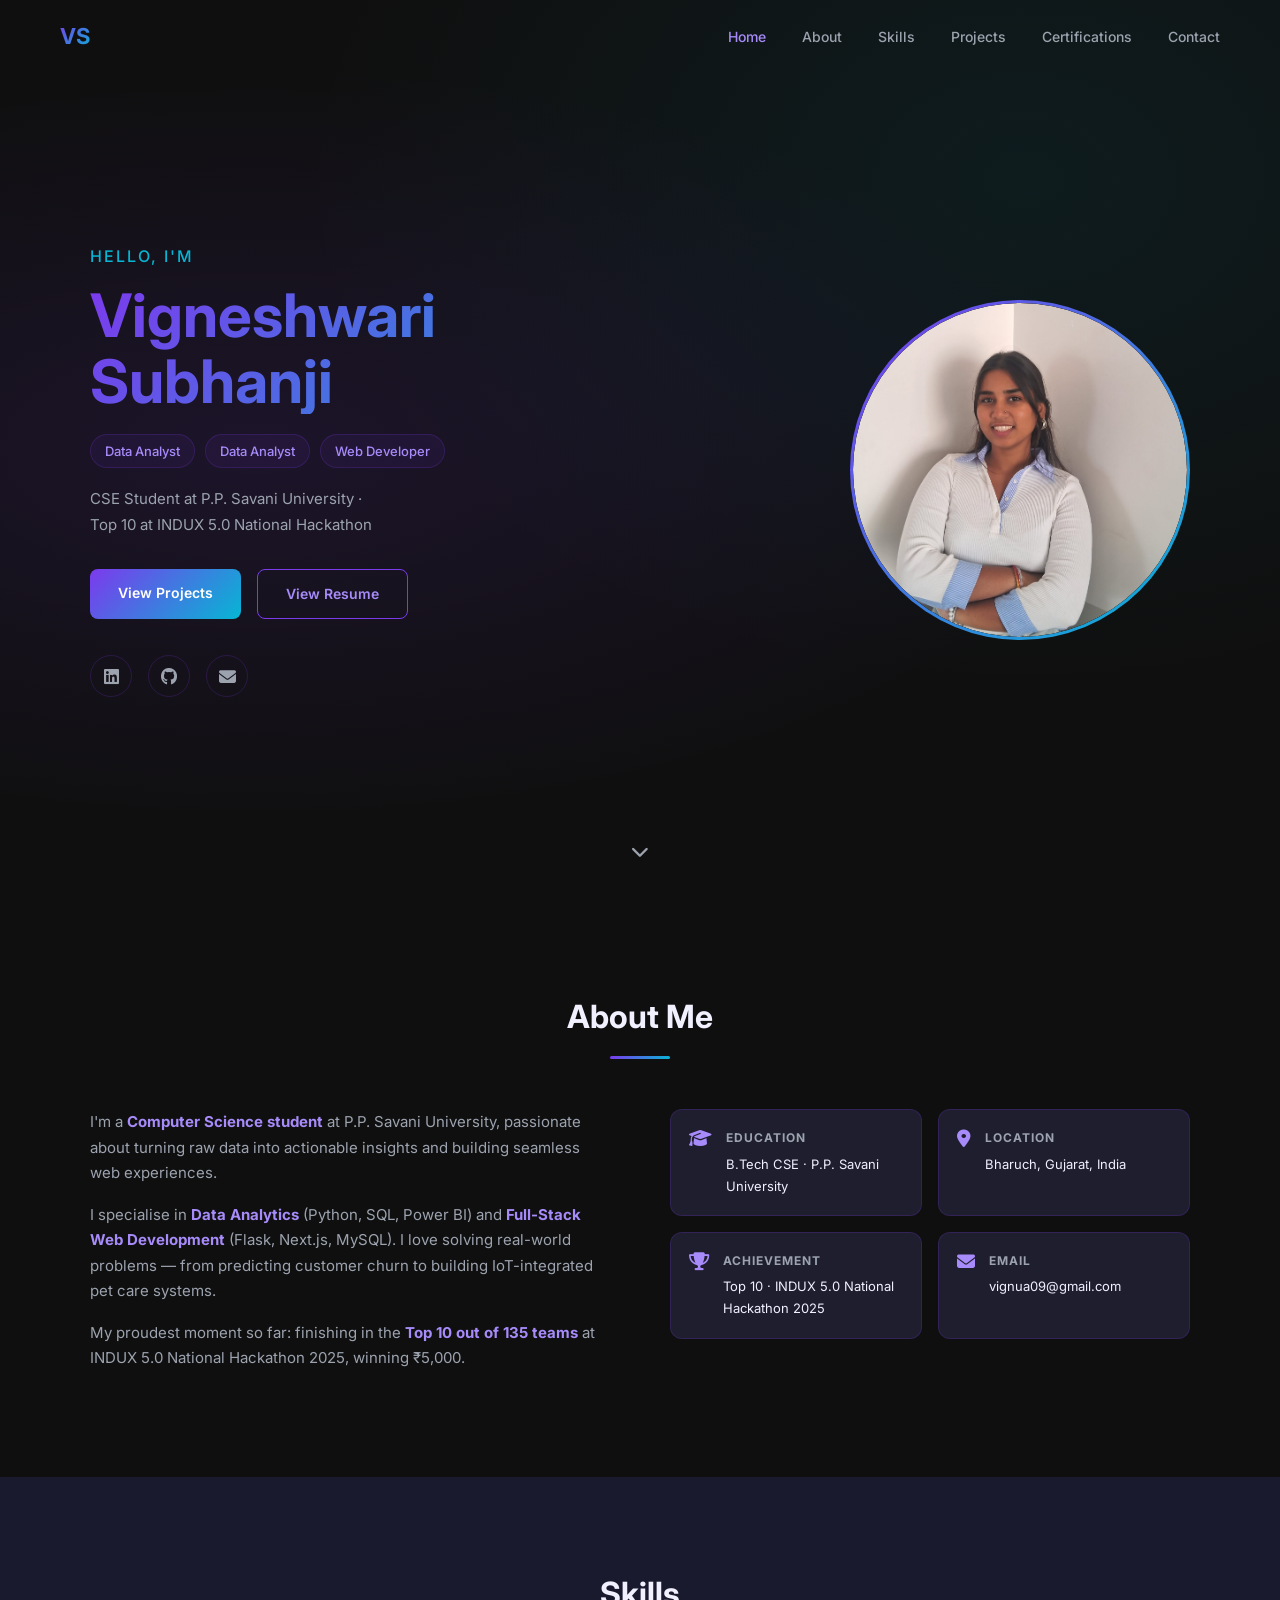
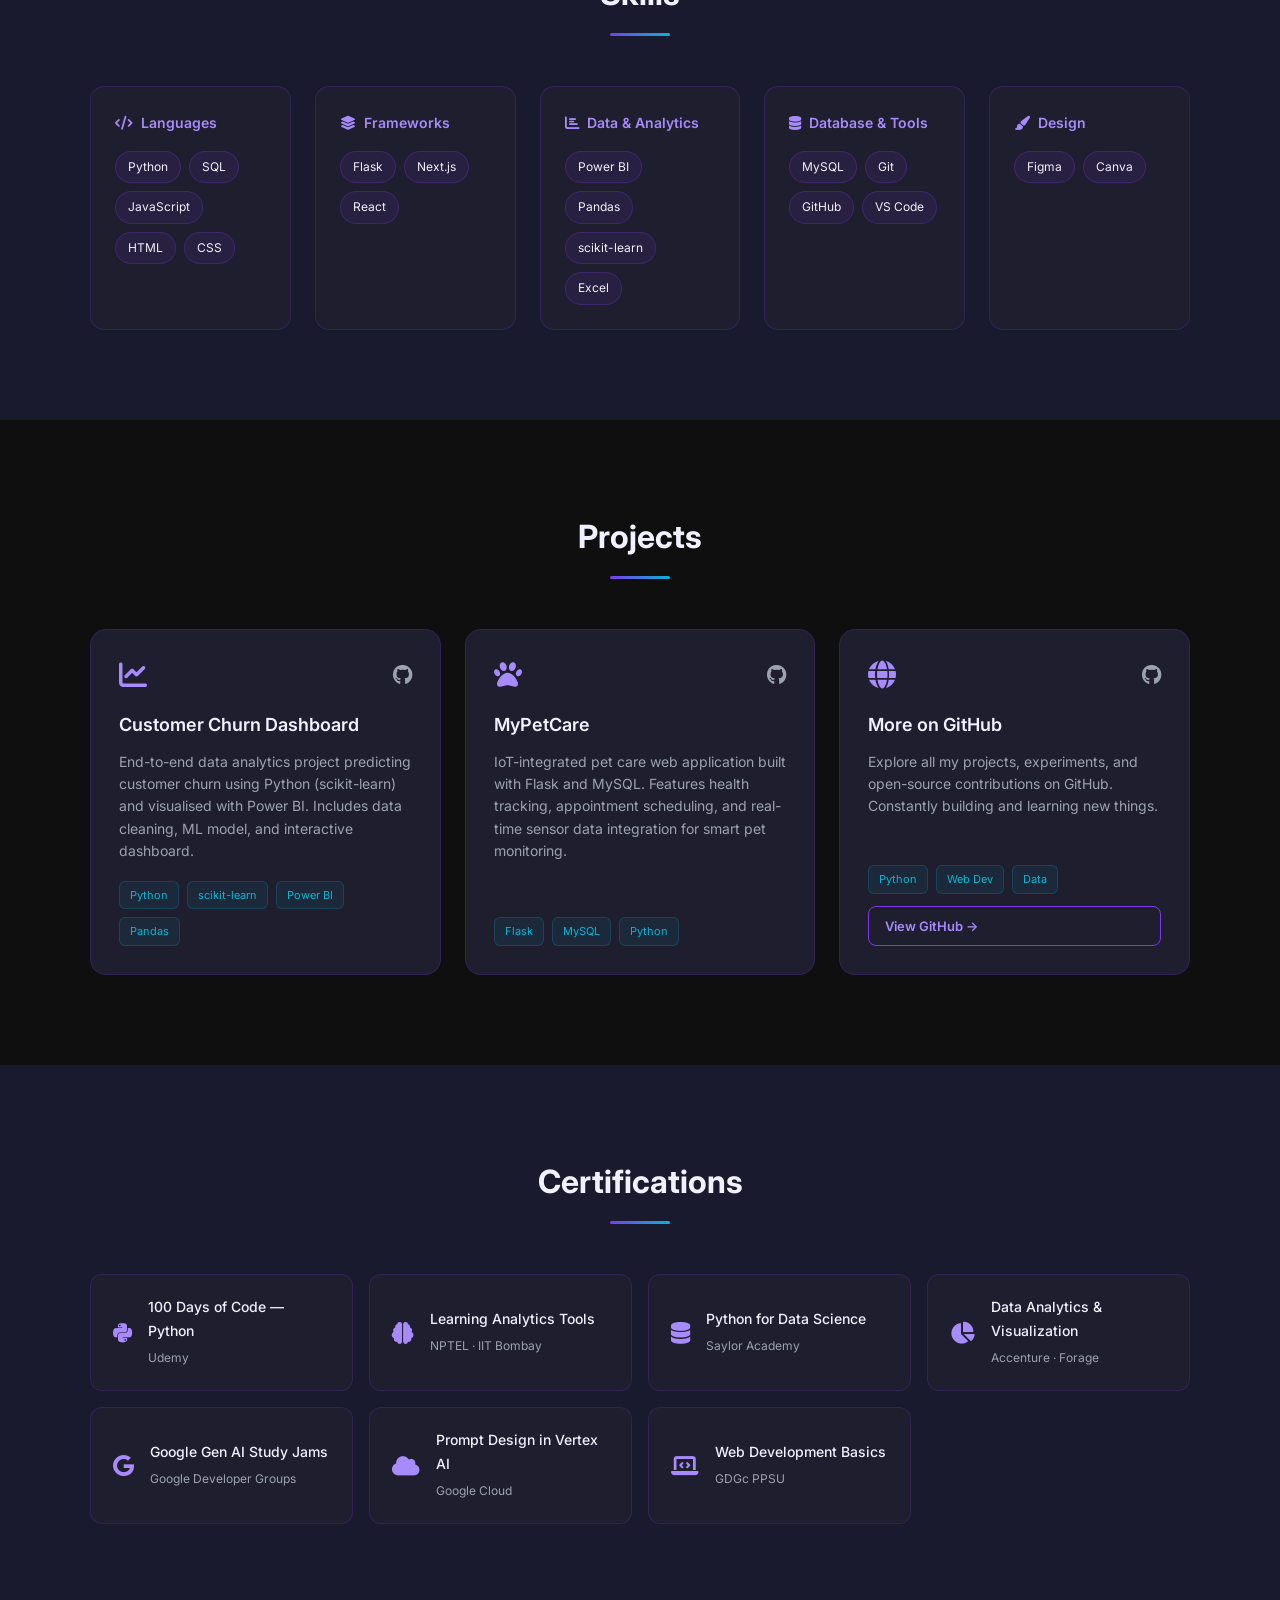
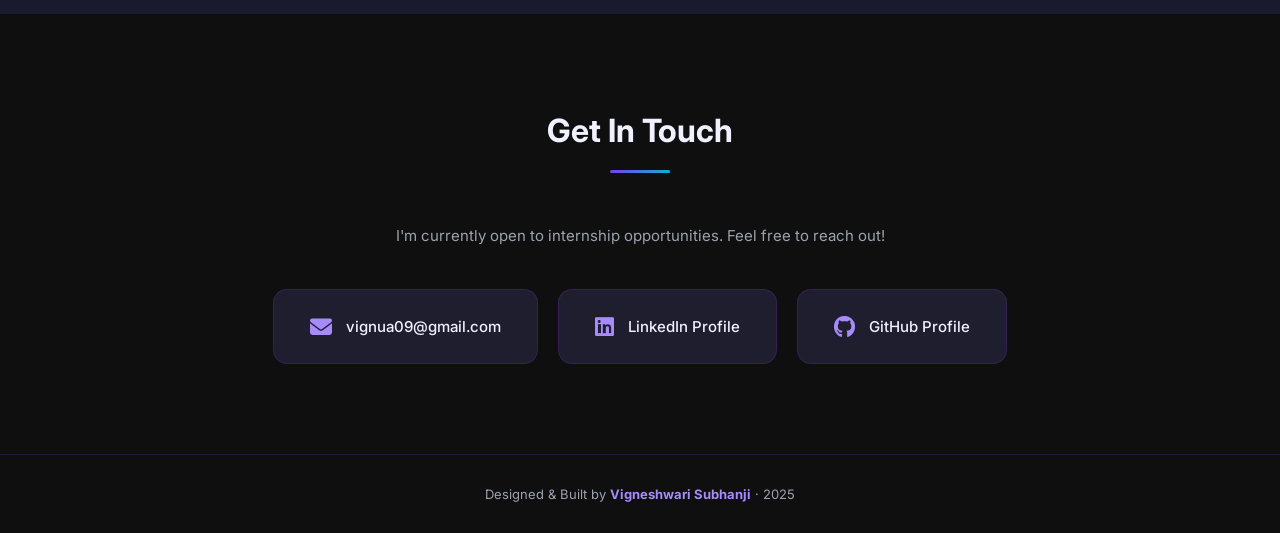
==== commit cd894f3a: "photo added" ====
--- a/index.html
+++ b/index.html
@@ -52,7 +52,7 @@
       <div class="hero-photo">
         <div class="photo-frame">
           <img src="assets/profile.jpg" alt="Vigneshwari Subhanji" onerror="this.style.display='none'"/>
-          <div class="photo-placeholder">VS</div>
+          <!-- <div class="photo-placeholder">VS</div> -->
         </div>
       </div>
     </div>
--- a/style.css
+++ b/style.css
@@ -245,7 +245,7 @@
 .hero-photo { flex-shrink: 0; }
 
 .photo-frame {
-  width: 280px; height: 280px;
+  width: 340px; height: 340px;
   border-radius: 50%;
   border: 3px solid transparent;
   background: linear-gradient(var(--bg), var(--bg)) padding-box,
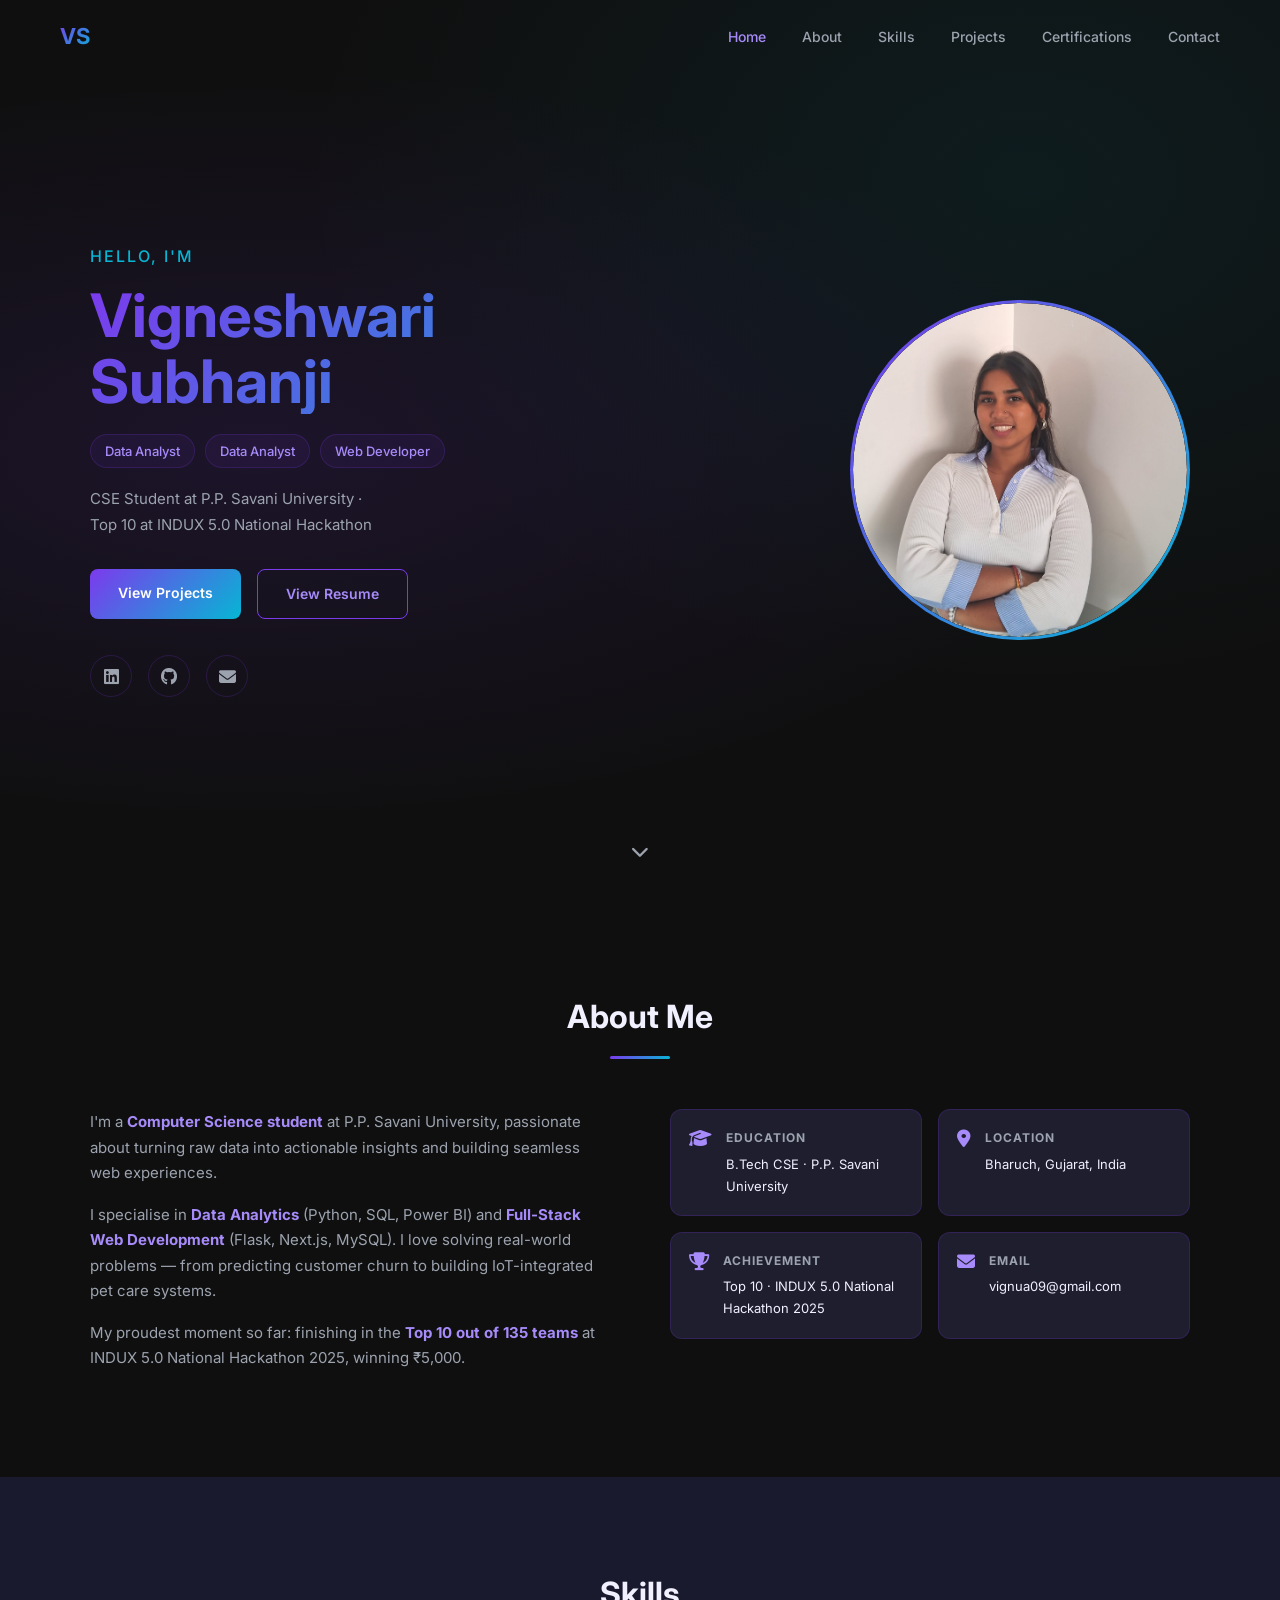
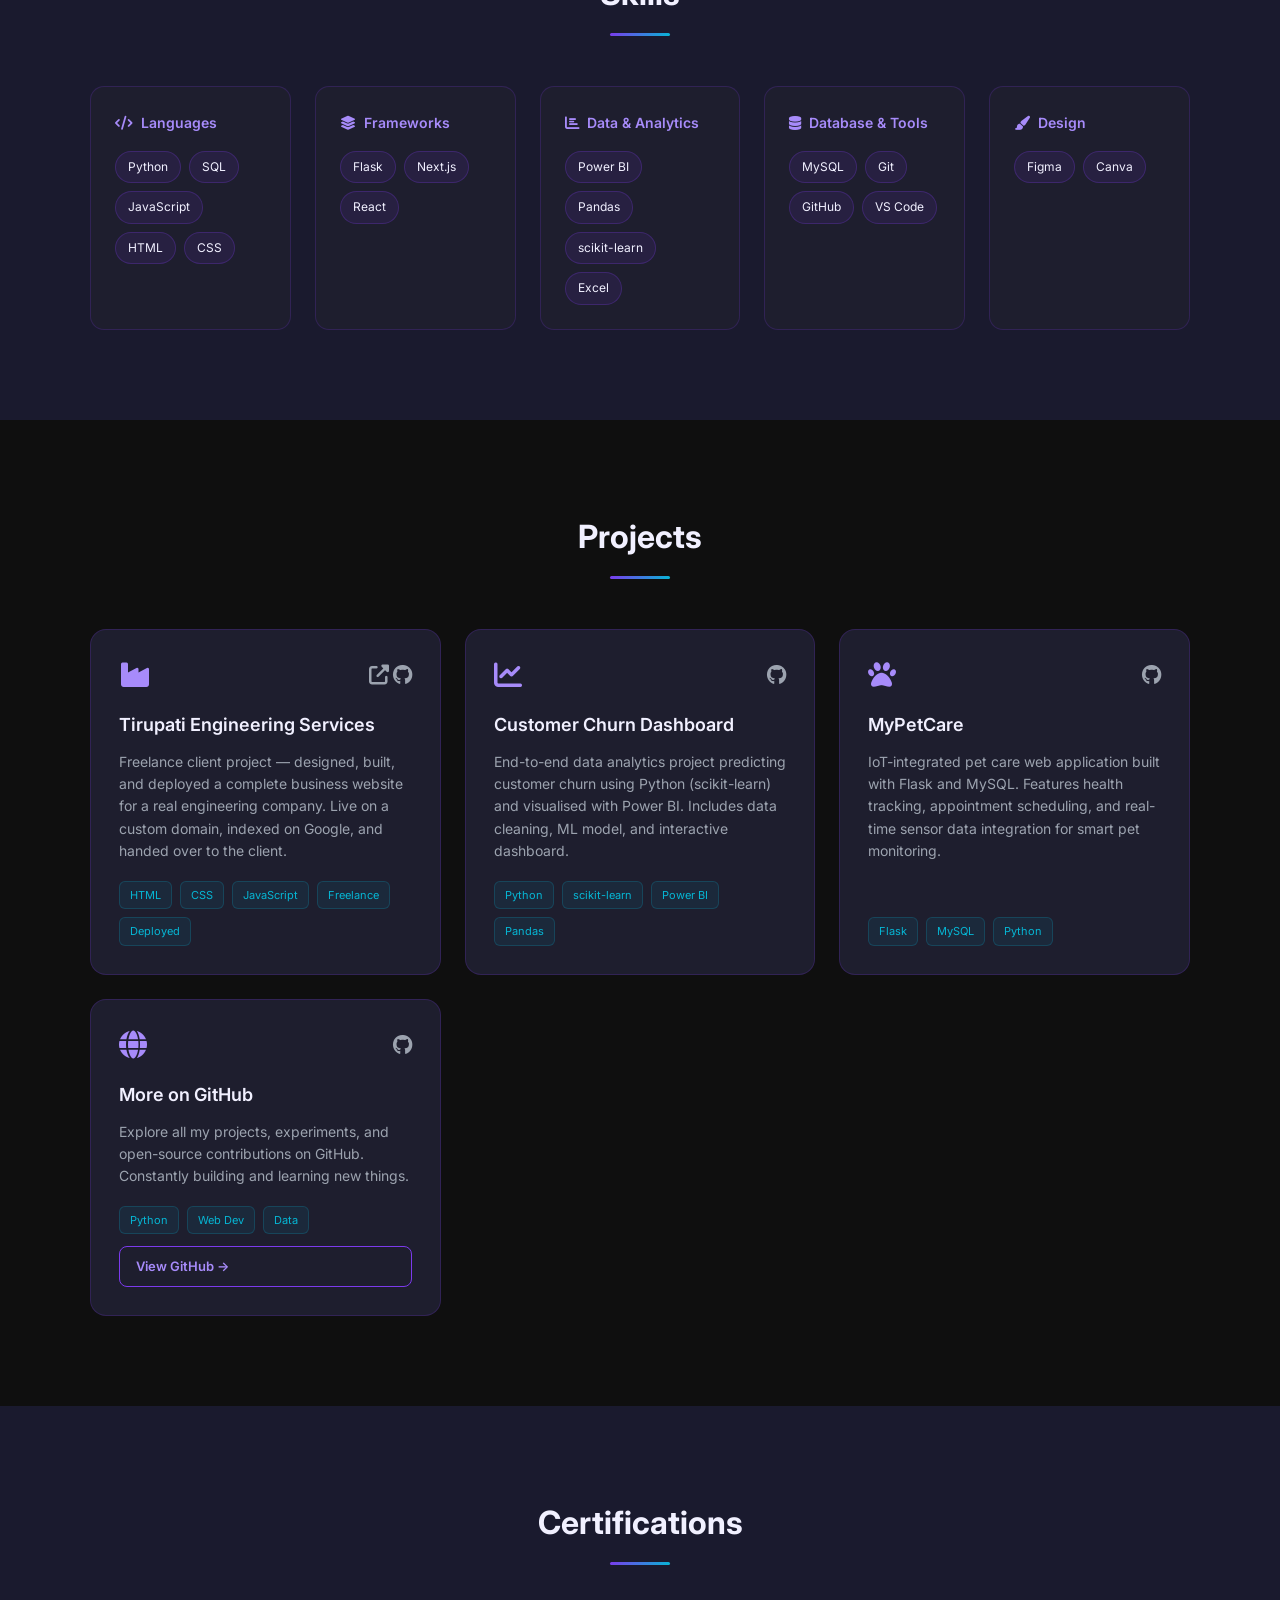
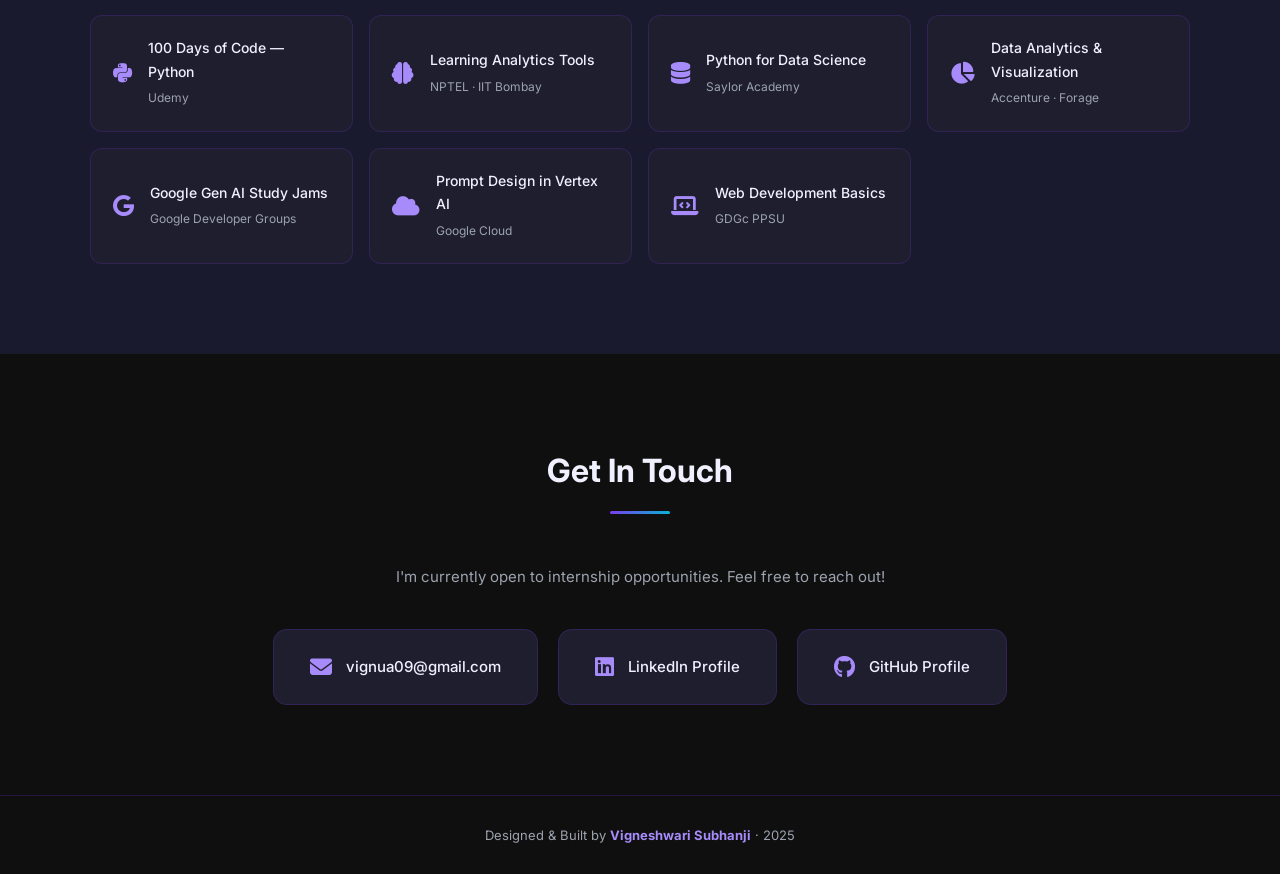
==== commit 8c6cc6bc: "added Tirupati project in portfolio and resume" ====
--- a/index.html
+++ b/index.html
@@ -148,7 +148,22 @@
     <div class="container">
       <h2 class="section-title">Projects</h2>
       <div class="projects-grid">
-
+      
+        <div class="project-card">
+          <div class="project-header">
+            <i class="fas fa-industry project-icon"></i>
+              <div class="project-links">
+              <a href="http://www.tirupatiengineeringservice.com" target="_blank"><i class="fas fa-external-link-alt"></i></a>
+                <a href="https://github.com/VignuLogic/Tirupati-Engineering-Services-Website" target="_blank"><i class="fab fa-github"></i></a>
+              </div>
+            </div>
+            <h3>Tirupati Engineering Services</h3>
+            <p>Freelance client project — designed, built, and deployed a complete business website for a real engineering company. Live on a custom domain, indexed on Google, and handed over to the client.</p>
+            <div class="project-tags">
+              <span>HTML</span><span>CSS</span><span>JavaScript</span><span>Freelance</span><span>Deployed</span>
+            </div>
+          </div>
+          
         <div class="project-card">
           <div class="project-header">
             <i class="fas fa-chart-line project-icon"></i>
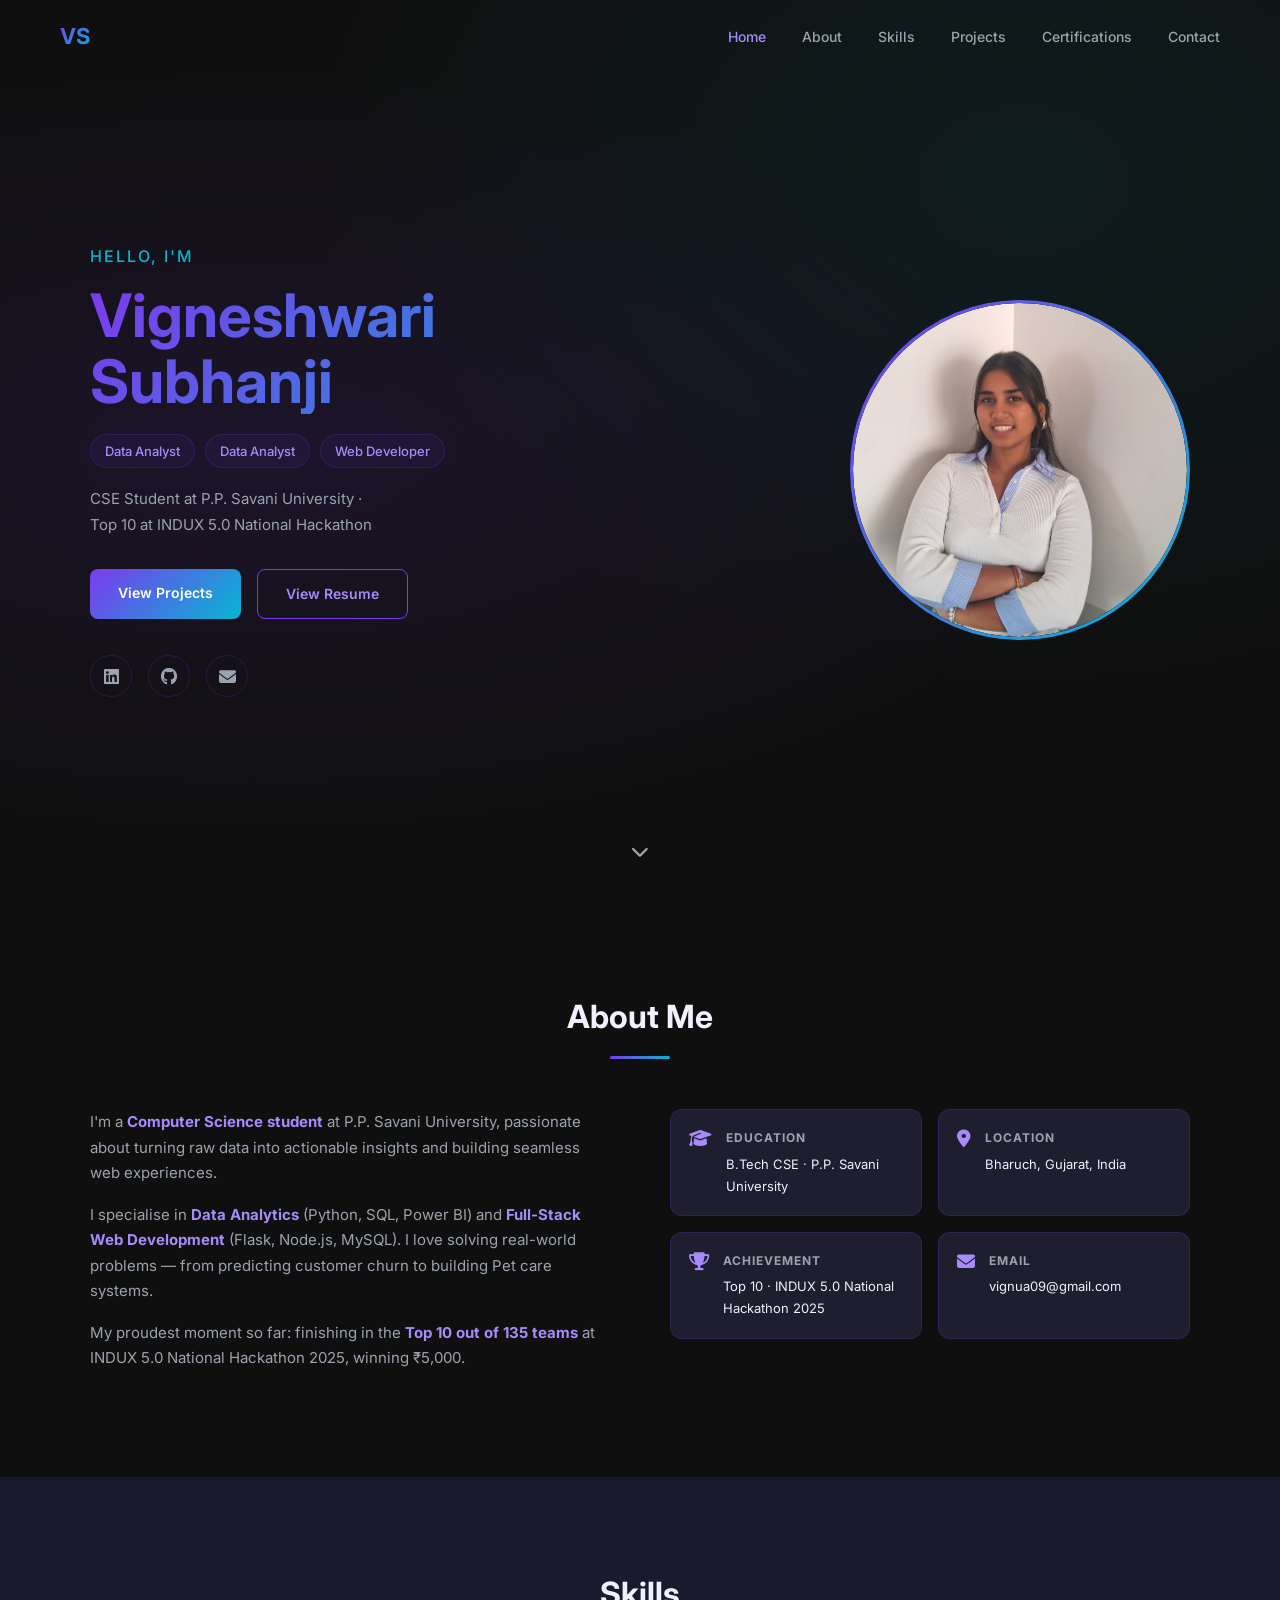
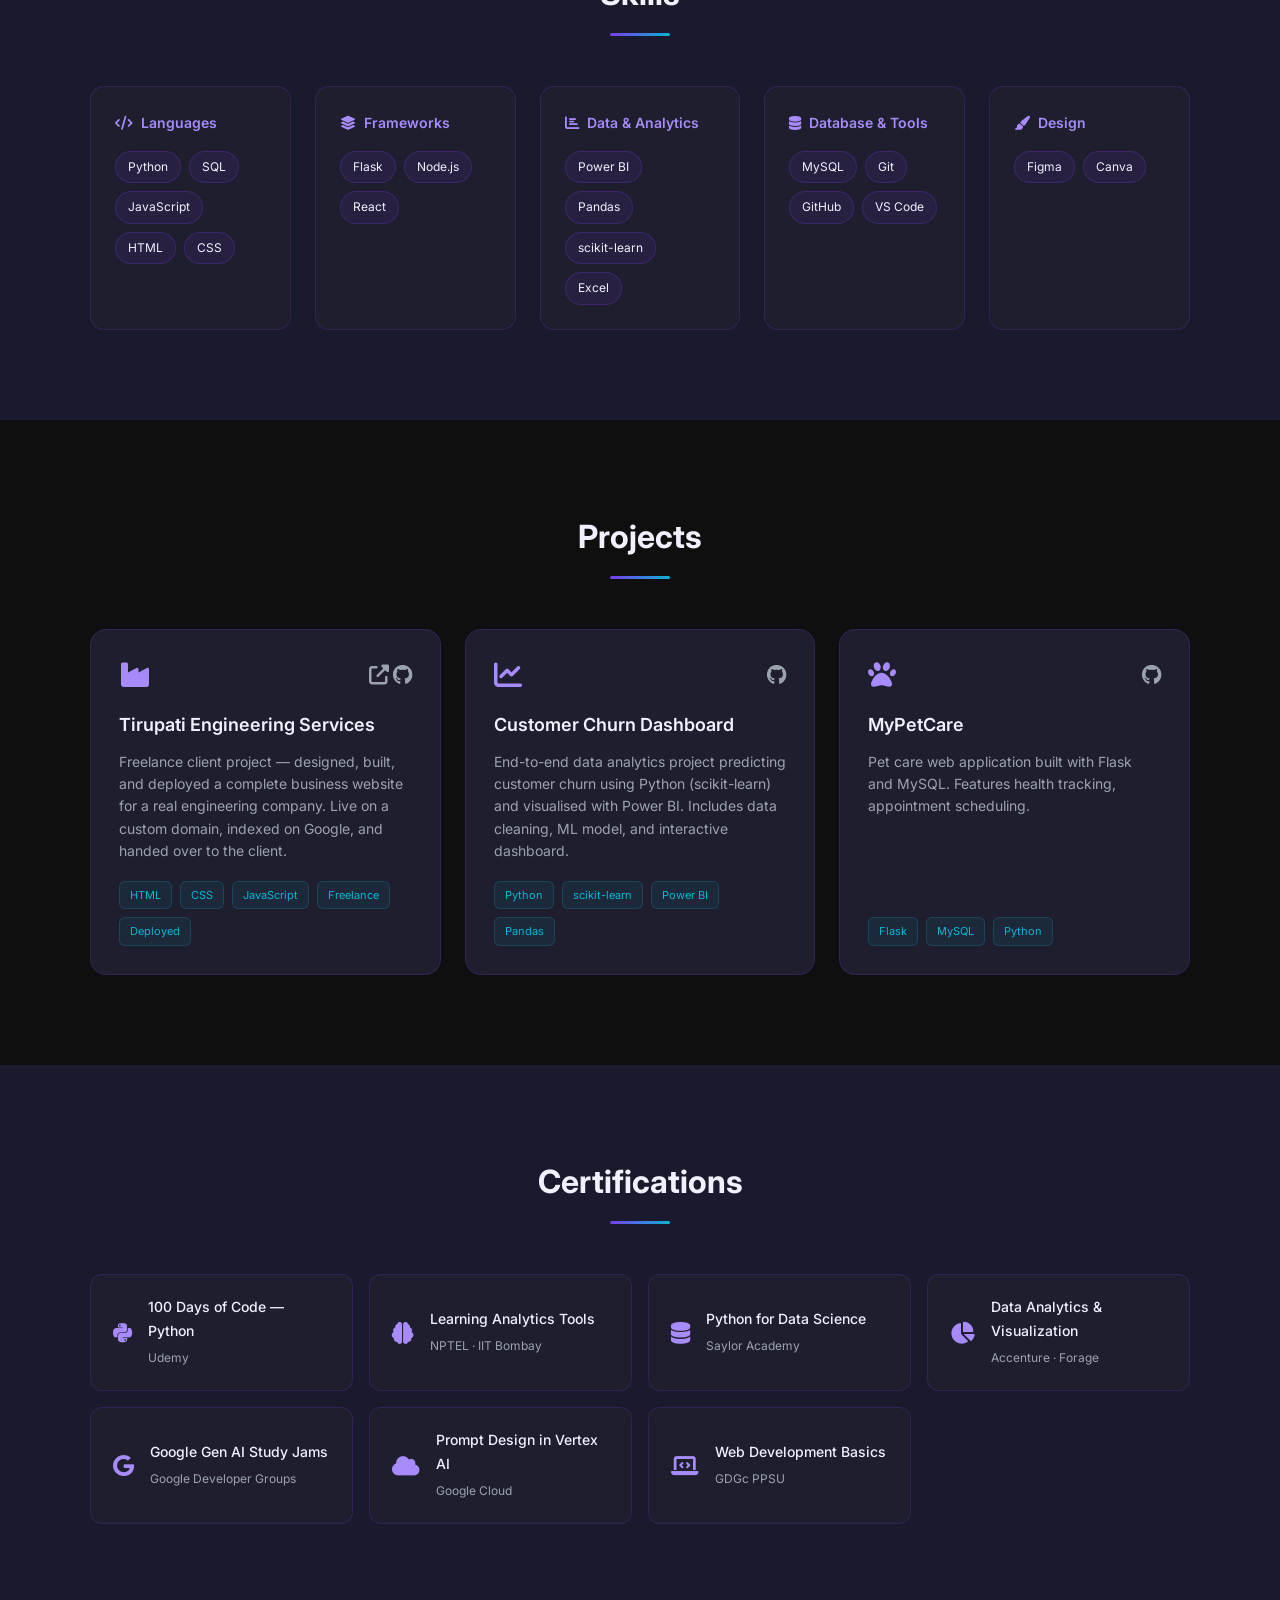
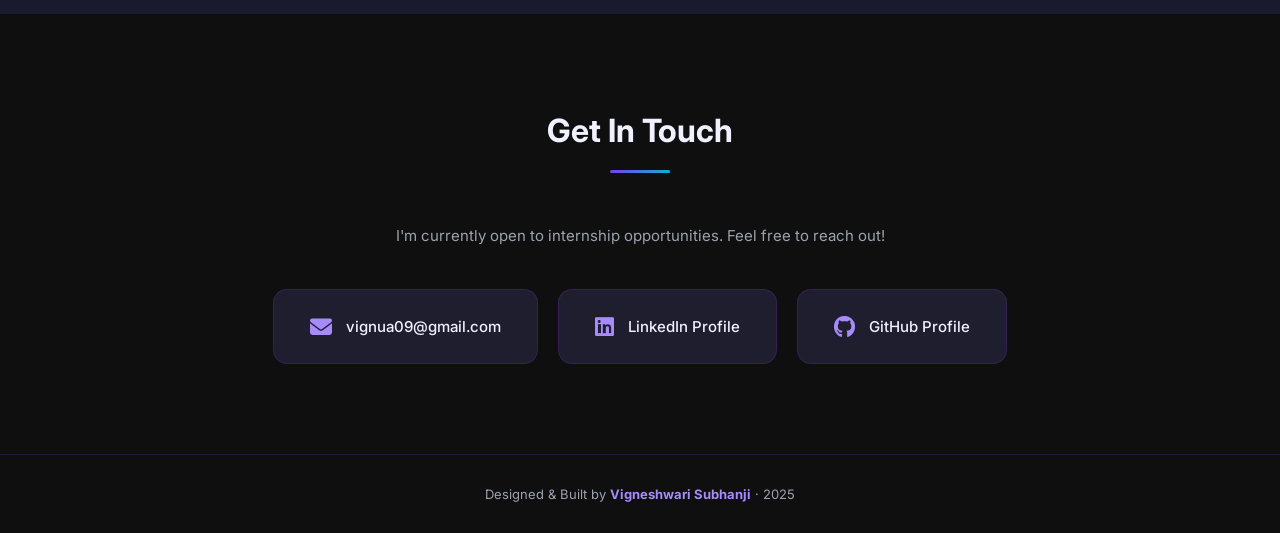
==== commit ab94640f: "resume updated" ====
--- a/index.html
+++ b/index.html
@@ -66,7 +66,7 @@
       <div class="about-grid">
         <div class="about-text">
           <p>I'm a <strong>Computer Science student</strong> at P.P. Savani University, passionate about turning raw data into actionable insights and building seamless web experiences.</p>
-          <p>I specialise in <strong>Data Analytics</strong> (Python, SQL, Power BI) and <strong>Full-Stack Web Development</strong> (Flask, Next.js, MySQL). I love solving real-world problems — from predicting customer churn to building IoT-integrated pet care systems.</p>
+          <p>I specialise in <strong>Data Analytics</strong> (Python, SQL, Power BI) and <strong>Full-Stack Web Development</strong> (Flask, Node.js, MySQL). I love solving real-world problems — from predicting customer churn to building Pet care systems.</p>
           <p>My proudest moment so far: finishing in the <strong>Top 10 out of 135 teams</strong> at INDUX 5.0 National Hackathon 2025, winning ₹5,000.</p>
         </div>
         <div class="about-cards">
@@ -117,7 +117,7 @@
         <div class="skill-group">
           <h3><i class="fas fa-layer-group"></i> Frameworks</h3>
           <div class="skill-tags">
-            <span>Flask</span><span>Next.js</span><span>React</span>
+            <span>Flask</span><span>Node.js</span><span>React</span>
           </div>
         </div>
         <div class="skill-group">
@@ -186,13 +186,13 @@
             </div>
           </div>
           <h3>MyPetCare</h3>
-          <p>IoT-integrated pet care web application built with Flask and MySQL. Features health tracking, appointment scheduling, and real-time sensor data integration for smart pet monitoring.</p>
+          <p>Pet care web application built with Flask and MySQL. Features health tracking, appointment scheduling.</p>
           <div class="project-tags">
             <span>Flask</span><span>MySQL</span><span>Python</span>
           </div>
         </div>
 
-        <div class="project-card">
+        <!-- <div class="project-card">
           <div class="project-header">
             <i class="fas fa-globe project-icon"></i>
             <div class="project-links">
@@ -205,7 +205,7 @@
             <span>Python</span><span>Web Dev</span><span>Data</span>
           </div>
           <a href="https://github.com/VignuLogic" target="_blank" class="btn btn-outline" style="margin-top:12px;font-size:13px;padding:8px 16px">View GitHub →</a>
-        </div>
+        </div> -->
 
       </div>
     </div>
